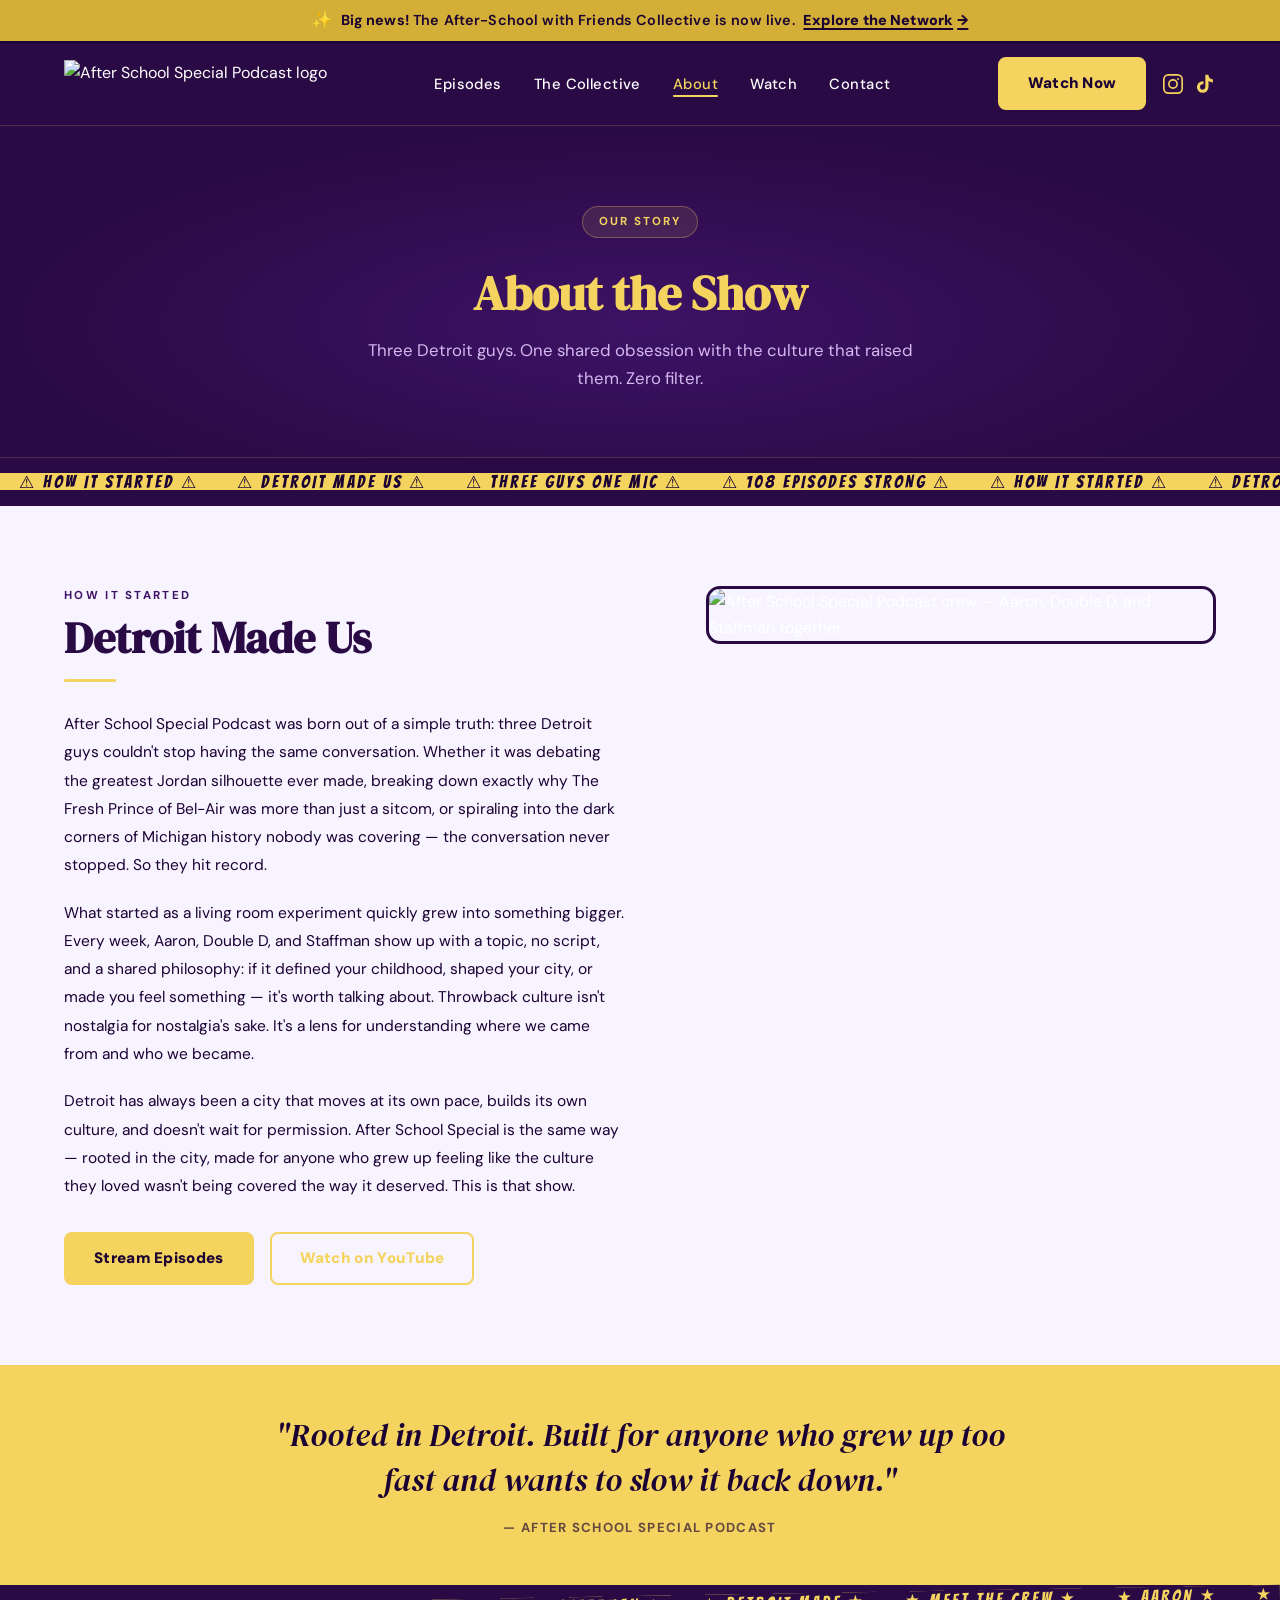
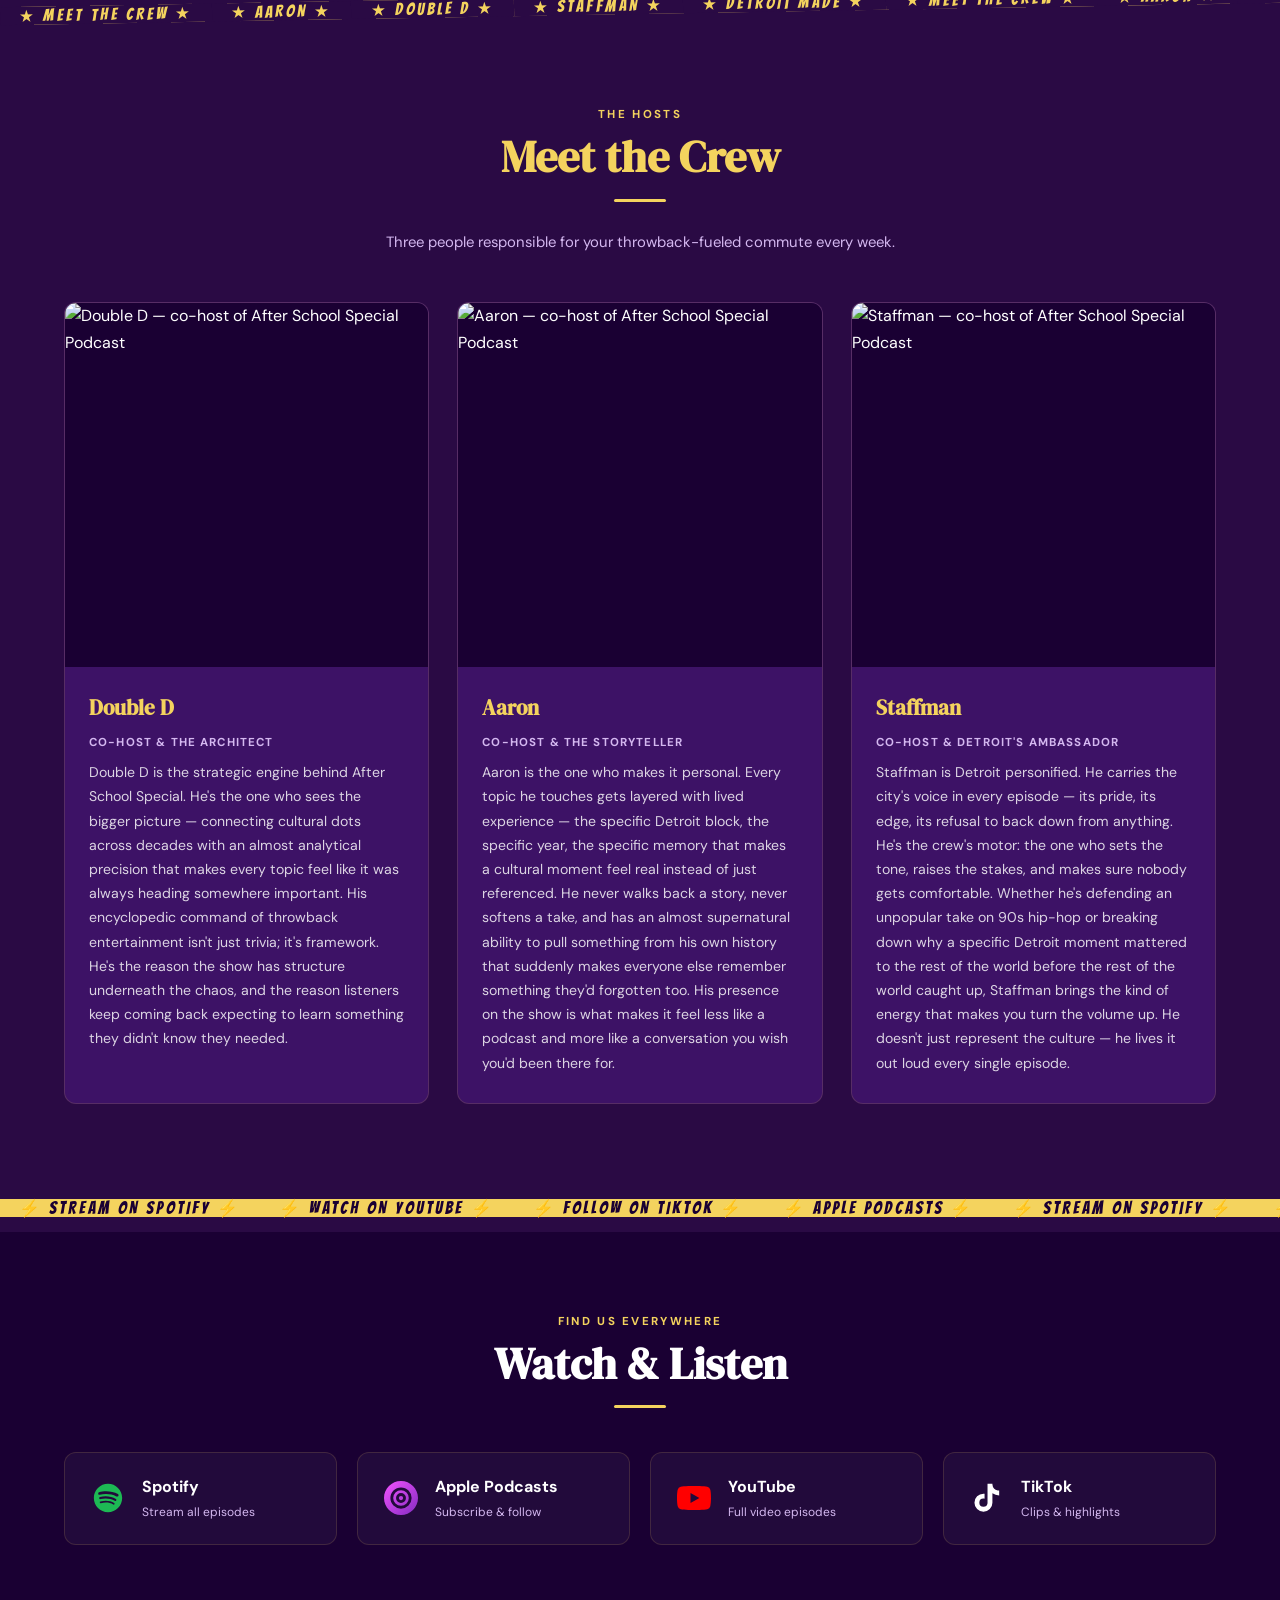
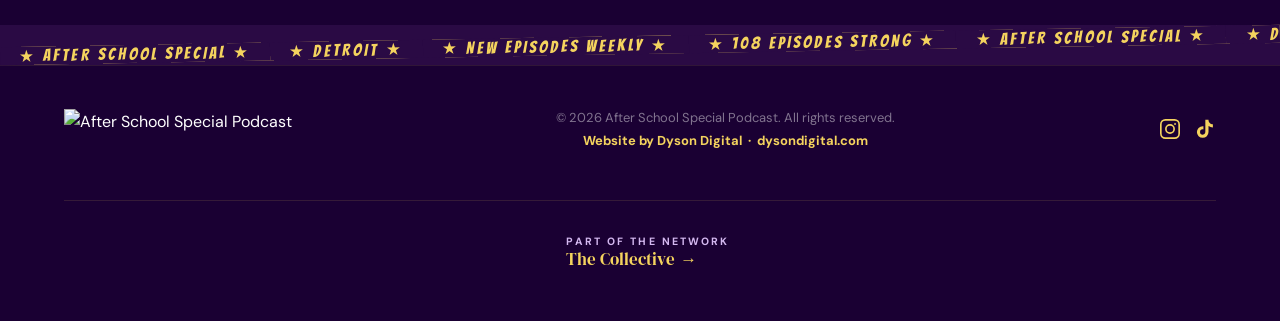
==== about.html @ 19de9408 "Add files via upload" ====
<!DOCTYPE html>
<html lang="en">
<head>
  <!-- ── Google Analytics ── -->
  <script async src="https://www.googletagmanager.com/gtag/js?id=G-QT61DBW0RD"></script>
  <script>
    window.dataLayer = window.dataLayer || [];
    function gtag(){dataLayer.push(arguments);}
    gtag('js', new Date());
    gtag('config', 'G-QT61DBW0RD');
  </script>
<script type="text/javascript">
    (function(c,l,a,r,i,t,y){
        c[a]=c[a]||function(){(c[a].q=c[a].q||[]).push(arguments)};
        t=l.createElement(r);t.async=1;t.src="https://www.clarity.ms/tag/"+i;
        y=l.getElementsByTagName(r)[0];y.parentNode.insertBefore(t,y);
    })(window, document, "clarity", "script", "wgfy24dxlt");
</script>
  <!-- ── Core Meta ── -->
  <meta charset="UTF-8">
  <meta name="viewport" content="width=device-width, initial-scale=1.0">
  <title>About | After School Special Podcast</title>
  <meta name="description" content="Meet the creators behind After School Special. Three Detroit locals dedicated to preserving 90s and 2000s culture through deep-dive conversations — Aaron, Double D, and Staffman.">
  <link rel="canonical" href="https://afterschoolspecialpodcast.com/about.html">

  <!-- ── Open Graph ── -->
  <meta property="og:title" content="About | After School Special Podcast">
  <meta property="og:description" content="Meet the crew behind After School Special Podcast — Aaron, Double D, and Staffman. Detroit's premier throwback culture podcast.">
  <meta property="og:image" content="https://afterschoolspecialpodcast.com/images/og-preview.jpg">
  <meta property="og:url" content="https://afterschoolspecialpodcast.com/about.html">
  <meta property="og:type" content="website">

  <!-- ── Twitter Card ── -->
  <meta name="twitter:card" content="summary_large_image">
  <meta name="twitter:title" content="About | After School Special Podcast">
  <meta name="twitter:description" content="Meet the crew behind After School Special Podcast — Aaron, Double D, and Staffman. Detroit's premier throwback culture podcast.">
  <meta name="twitter:image" content="https://afterschoolspecialpodcast.com/images/og-preview.jpg">

  <!-- ── Favicon ── -->
  <link rel="icon" type="image/png" href="favicon.png">
  <link rel="apple-touch-icon" href="favicon.png">

  <!-- ── Theme Color (FIXED — was broken/unclosed in original) ── -->
  <meta name="theme-color" content="#2a0a44">

  <!-- ── Stylesheet ── -->
  <link rel="stylesheet" href="style.css">

  <!-- ── Schema: PodcastSeries ── -->
  <script type="application/ld+json">
  {
    "@context": "https://schema.org",
    "@type": "PodcastSeries",
    "name": "After School Special Podcast",
    "description": "Detroit's premier throwback culture podcast hosted by Aaron, Double D, and Staffman.",
    "url": "https://afterschoolspecialpodcast.com",
    "image": "https://afterschoolspecialpodcast.com/images/og-preview.jpg",
    "author": [
      { "@type": "Person", "name": "Aaron" },
      { "@type": "Person", "name": "Double D" },
      { "@type": "Person", "name": "Staffman" }
    ]
  }
  </script>
</head>
<body>

  <!-- ══ ANNOUNCEMENT BAR ══ -->
  <div class="announcement-bar" role="region" aria-label="Site announcement">
    <div class="announcement-bar-inner">
      <span class="announcement-bar-icon" aria-hidden="true">✨</span>
      <span class="announcement-bar-text"><strong>Big news!</strong> The After-School with Friends Collective is now live.</span>
      <a href="collective.html" class="announcement-bar-link">Explore the Network <span class="ab-arrow" aria-hidden="true">→</span></a>
    </div>
  </div>

  <!-- ══ NAVBAR ══ -->
  <header id="navbar" role="banner">
    <div class="container nav-inner">
      <a href="index.html" class="nav-logo" aria-label="After School Special Podcast — home">
        <img src="images/afterschoolspecialpodcastlogo.png" alt="After School Special Podcast logo" height="48" loading="lazy">
      </a>
      <nav aria-label="Main navigation">
        <ul class="nav-links">
          <li><a href="episodes.html">Episodes</a></li>
          <li><a href="collective.html">The Collective</a></li>
          <li><a href="about.html" class="active">About</a></li>
          <li><a href="watch.html">Watch</a></li>
          <li><a href="contact.html">Contact</a></li>
        </ul>
      </nav>
      <div class="nav-right">
        <a href="watch.html" class="btn-primary">Watch Now</a>
        <div class="nav-icons" aria-label="Social media">
          <a href="https://www.instagram.com/afterschoolspecialpodcast/" target="_blank" rel="noopener noreferrer" aria-label="Instagram">
            <svg viewBox="0 0 24 24" fill="none" stroke="currentColor" stroke-width="1.8" stroke-linecap="round" stroke-linejoin="round" aria-hidden="true">
              <rect x="2" y="2" width="20" height="20" rx="5" ry="5"/>
              <circle cx="12" cy="12" r="4.5"/>
              <circle cx="17.5" cy="6.5" r="1" fill="currentColor" stroke="none"/>
            </svg>
          </a>
          <a href="https://www.tiktok.com/@afterschoolspecial3?_r=1&_t=ZP-95Q65GnrFPi" target="_blank" rel="noopener noreferrer" aria-label="TikTok">
            <svg viewBox="0 0 24 24" fill="currentColor" aria-hidden="true">
              <path d="M19.59 6.69a4.83 4.83 0 0 1-3.77-4.25V2h-3.45v13.67a2.89 2.89 0 0 1-2.88 2.5 2.89 2.89 0 0 1-2.89-2.89 2.89 2.89 0 0 1 2.89-2.89c.28 0 .54.04.79.1V9.01a6.33 6.33 0 0 0-.79-.05 6.34 6.34 0 0 0-6.34 6.34 6.34 6.34 0 0 0 6.34 6.34 6.34 6.34 0 0 0 6.33-6.34V8.72a8.2 8.2 0 0 0 4.78 1.52V6.79a4.85 4.85 0 0 1-1.01-.1z"/>
            </svg>
          </a>
        </div>
        <button class="hamburger" id="hamburgerBtn" type="button" aria-label="Open menu" aria-expanded="false" aria-controls="mobileMenu">
          <svg viewBox="0 0 24 24" fill="none" stroke="currentColor" stroke-width="2.5" stroke-linecap="round" aria-hidden="true">
            <line x1="3" y1="6" x2="21" y2="6"/>
            <line x1="3" y1="12" x2="21" y2="12"/>
            <line x1="3" y1="18" x2="21" y2="18"/>
          </svg>
        </button>
      </div>
    </div>
  </header>

  <!-- Mobile Menu -->
  <nav id="mobileMenu" class="mobile-menu" aria-label="Mobile navigation" aria-hidden="true">
    <button class="mobile-close" id="mobileClose" aria-label="Close menu">&#x2715;</button>
    <a href="episodes.html" class="mobile-link">Episodes</a>
    <a href="collective.html" class="mobile-link">The Collective</a>
    <a href="about.html" class="mobile-link">About</a>
    <a href="watch.html" class="mobile-link">Watch</a>
    <a href="contact.html" class="mobile-link">Contact</a>
    <a href="watch.html" class="btn-primary mobile-link">Watch Now</a>
  </nav>

  <!-- ══ PAGE HERO ══ -->
  <div class="page-hero">
    <div class="container">
      <span class="eyebrow-pill">Our Story</span>
      <h1 class="section-heading about-page-h1">About the Show</h1>
      <p>Three Detroit guys. One shared obsession with the culture that raised them. Zero filter.</p>
    </div>
  </div>

  <!-- CAUTION TAPE 1 -->
  <div class="caution-tape caution-tape--ybk" role="presentation" aria-hidden="true">
    <div class="caution-tape-inner">
      <span>⚠ HOW IT STARTED ⚠</span><span>⚠ DETROIT MADE US ⚠</span><span>⚠ THREE GUYS ONE MIC ⚠</span><span>⚠ 108 EPISODES STRONG ⚠</span>
      <span>⚠ HOW IT STARTED ⚠</span><span>⚠ DETROIT MADE US ⚠</span><span>⚠ THREE GUYS ONE MIC ⚠</span><span>⚠ 108 EPISODES STRONG ⚠</span>
    </div>
  </div>

  <!-- ══ ORIGIN STORY ══ -->
  <section class="about-story-section" aria-label="Show origin story">
    <div class="container">
      <div class="story-grid">
        <div>
          <span class="section-label">How It Started</span>
          <h2 class="section-heading">Detroit Made Us</h2>
          <div class="divider-accent"></div>
          <p>After School Special Podcast was born out of a simple truth: three Detroit guys couldn't stop having the same conversation. Whether it was debating the greatest Jordan silhouette ever made, breaking down exactly why The Fresh Prince of Bel-Air was more than just a sitcom, or spiraling into the dark corners of Michigan history nobody was covering — the conversation never stopped. So they hit record.</p>
          <p>What started as a living room experiment quickly grew into something bigger. Every week, Aaron, Double D, and Staffman show up with a topic, no script, and a shared philosophy: if it defined your childhood, shaped your city, or made you feel something — it's worth talking about. Throwback culture isn't nostalgia for nostalgia's sake. It's a lens for understanding where we came from and who we became.</p>
          <p>Detroit has always been a city that moves at its own pace, builds its own culture, and doesn't wait for permission. After School Special is the same way — rooted in the city, made for anyone who grew up feeling like the culture they loved wasn't being covered the way it deserved. This is that show.</p>
          <div class="about-story-ctas">
            <a href="episodes.html" class="btn-primary">Stream Episodes</a>
            <a href="watch.html" class="btn-outline">Watch on YouTube</a>
          </div>
        </div>
        <div class="story-image-col">
          <img src="images/meetthecrew.jpeg" alt="After School Special Podcast crew — Aaron, Double D, and Staffman together" loading="lazy">
        </div>
      </div>
    </div>
  </section>

  <!-- MISSION BAR -->
  <div class="mission-bar" aria-label="Mission statement">
    <blockquote>
      "Rooted in Detroit. Built for anyone who grew up too fast and wants to slow it back down."
      <cite>— After School Special Podcast</cite>
    </blockquote>
  </div>

  <!-- CAUTION TAPE 2 -->
  <div class="caution-tape caution-tape--pgold" role="presentation" aria-hidden="true">
    <div class="caution-tape-inner">
      <span>★ MEET THE CREW ★</span><span>★ AARON ★</span><span>★ DOUBLE D ★</span><span>★ STAFFMAN ★</span><span>★ DETROIT MADE ★</span>
      <span>★ MEET THE CREW ★</span><span>★ AARON ★</span><span>★ DOUBLE D ★</span><span>★ STAFFMAN ★</span><span>★ DETROIT MADE ★</span>
    </div>
  </div>

  <!-- ══ HOST CARDS — responsive auto-fit grid ══ -->
  <section class="hosts-section" aria-label="Meet the hosts">
    <div class="container">
      <span class="section-label">The Hosts</span>
      <h2 class="section-heading">Meet the Crew</h2>
      <div class="divider-accent hosts-divider"></div>
      <p class="hosts-intro">
        Three people responsible for your throwback-fueled commute every week.
      </p>

      <div class="host-cards-grid">

        <!-- DOUBLE D — The Architect -->
        <div class="host-card-full">
          <img
            src="images/host-double-d.png"
            alt="Double D — co-host of After School Special Podcast"
            loading="lazy"
            class="host-card-photo"
          >
          <div class="host-card-body">
            <h3 class="host-card-name">Double D</h3>
            <p class="host-card-role">Co-Host &amp; The Architect</p>
            <p class="host-card-bio">Double D is the strategic engine behind After School Special. He's the one who sees the bigger picture — connecting cultural dots across decades with an almost analytical precision that makes every topic feel like it was always heading somewhere important. His encyclopedic command of throwback entertainment isn't just trivia; it's framework. He's the reason the show has structure underneath the chaos, and the reason listeners keep coming back expecting to learn something they didn't know they needed.</p>
          </div>
        </div>

        <!-- AARON — The Storyteller -->
        <div class="host-card-full">
          <img
            src="images/host-aaron.png"
            alt="Aaron — co-host of After School Special Podcast"
            loading="lazy"
            class="host-card-photo"
          >
          <div class="host-card-body">
            <h3 class="host-card-name">Aaron</h3>
            <p class="host-card-role">Co-Host &amp; The Storyteller</p>
            <p class="host-card-bio">Aaron is the one who makes it personal. Every topic he touches gets layered with lived experience — the specific Detroit block, the specific year, the specific memory that makes a cultural moment feel real instead of just referenced. He never walks back a story, never softens a take, and has an almost supernatural ability to pull something from his own history that suddenly makes everyone else remember something they'd forgotten too. His presence on the show is what makes it feel less like a podcast and more like a conversation you wish you'd been there for.</p>
          </div>
        </div>

        <!-- STAFFMAN — Detroit's Ambassador -->
        <div class="host-card-full">
          <img
            src="images/host-staffman.png"
            alt="Staffman — co-host of After School Special Podcast"
            loading="lazy"
            class="host-card-photo"
          >
          <div class="host-card-body">
            <h3 class="host-card-name">Staffman</h3>
            <p class="host-card-role">Co-Host &amp; Detroit's Ambassador</p>
            <p class="host-card-bio">Staffman is Detroit personified. He carries the city's voice in every episode — its pride, its edge, its refusal to back down from anything. He's the crew's motor: the one who sets the tone, raises the stakes, and makes sure nobody gets comfortable. Whether he's defending an unpopular take on 90s hip-hop or breaking down why a specific Detroit moment mattered to the rest of the world before the rest of the world caught up, Staffman brings the kind of energy that makes you turn the volume up. He doesn't just represent the culture — he lives it out loud every single episode.</p>
          </div>
        </div>

      </div>
    </div>
  </section>

  <!-- CAUTION TAPE 3 -->
  <div class="caution-tape caution-tape--ybk" role="presentation" aria-hidden="true">
    <div class="caution-tape-inner">
      <span>⚡ STREAM ON SPOTIFY ⚡</span><span>⚡ WATCH ON YOUTUBE ⚡</span><span>⚡ FOLLOW ON TIKTOK ⚡</span><span>⚡ APPLE PODCASTS ⚡</span>
      <span>⚡ STREAM ON SPOTIFY ⚡</span><span>⚡ WATCH ON YOUTUBE ⚡</span><span>⚡ FOLLOW ON TIKTOK ⚡</span><span>⚡ APPLE PODCASTS ⚡</span>
    </div>
  </div>

  <!-- ══ PLATFORM STRIP ══ -->
  <section id="home-listen" aria-label="Listen and watch on all platforms">
    <div class="container">
      <div class="text-center">
        <span class="section-label">Find Us Everywhere</span>
        <h2 class="section-heading">Watch &amp; Listen</h2>
        <div class="divider-accent platforms-divider"></div>
      </div>
      <div class="platforms-grid">
        <a href="https://open.spotify.com/show/4eDsdJVZuryyBdSL1KuzRB?si=TBrPaqwSQeCFxHXnWOUmeQ" target="_blank" rel="noopener noreferrer" class="platform-card" aria-label="Listen on Spotify">
          <svg width="34" height="34" viewBox="0 0 24 24" fill="#1DB954" aria-hidden="true">
            <path d="M12 2C6.477 2 2 6.477 2 12s4.477 10 10 10 10-4.477 10-10S17.523 2 12 2zm4.586 14.424a.622.622 0 0 1-.857.207c-2.348-1.435-5.304-1.76-8.785-.964a.623.623 0 0 1-.277-1.215c3.809-.87 7.076-.496 9.713 1.115.294.18.387.563.206.857zm1.223-2.722a.78.78 0 0 1-1.072.257c-2.687-1.652-6.785-2.13-9.965-1.166a.78.78 0 0 1-.973-.519.78.78 0 0 1 .52-.972c3.632-1.102 8.147-.568 11.233 1.329a.78.78 0 0 1 .257 1.071zm.105-2.835C14.692 8.95 9.375 8.775 6.297 9.71a.937.937 0 1 1-.543-1.793c3.563-1.08 9.492-.871 13.234 1.297a.937.937 0 0 1-.074 1.653z"/>
          </svg>
          <div><strong>Spotify</strong><span class="platform-sub">Stream all episodes</span></div>
        </a>
        <a href="https://podcasts.apple.com/us/podcast/after-school-special-podcast/id1562094626" target="_blank" rel="noopener noreferrer" class="platform-card" aria-label="Listen on Apple Podcasts">
          <svg width="34" height="34" viewBox="0 0 24 24" aria-hidden="true">
            <defs><linearGradient id="apG_about" x1="0" y1="0" x2="1" y2="1"><stop offset="0%" stop-color="#F452FF"/><stop offset="100%" stop-color="#832BC1"/></linearGradient></defs>
            <path fill="url(#apG_about)" d="M12 0C5.373 0 0 5.373 0 12s5.373 12 12 12 12-5.373 12-12S18.627 0 12 0zm0 4.5a7.5 7.5 0 1 1 0 15 7.5 7.5 0 0 1 0-15zm0 2a5.5 5.5 0 1 0 0 11 5.5 5.5 0 0 0 0-11zm0 2a3.5 3.5 0 1 1 0 7 3.5 3.5 0 0 1 0-7zm0 2a1.5 1.5 0 1 0 0 3 1.5 1.5 0 0 0 0-3z"/>
          </svg>
          <div><strong>Apple Podcasts</strong><span class="platform-sub">Subscribe &amp; follow</span></div>
        </a>
        <a href="watch.html" class="platform-card" aria-label="Watch on YouTube">
          <svg width="34" height="34" viewBox="0 0 24 24" fill="#FF0000" aria-hidden="true">
            <path d="M23.498 6.186a3.016 3.016 0 0 0-2.122-2.136C19.505 3.545 12 3.545 12 3.545s-7.505 0-9.377.505A3.017 3.017 0 0 0 .502 6.186C0 8.07 0 12 0 12s0 3.93.502 5.814a3.016 3.016 0 0 0 2.122 2.136c1.871.505 9.376.505 9.376.505s7.505 0 9.377-.505a3.015 3.015 0 0 0 2.122-2.136C24 15.93 24 12 24 12s0-3.93-.502-5.814zM9.545 15.568V8.432L15.818 12l-6.273 3.568z"/>
          </svg>
          <div><strong>YouTube</strong><span class="platform-sub">Full video episodes</span></div>
        </a>
        <a href="https://www.tiktok.com/@afterschoolspecial3?_r=1&_t=ZP-95Q65GnrFPi" target="_blank" rel="noopener noreferrer" class="platform-card" aria-label="Follow on TikTok">
          <svg width="34" height="34" viewBox="0 0 24 24" fill="#ffffff" aria-hidden="true">
            <path d="M19.59 6.69a4.83 4.83 0 0 1-3.77-4.25V2h-3.45v13.67a2.89 2.89 0 0 1-2.88 2.5 2.89 2.89 0 0 1-2.89-2.89 2.89 2.89 0 0 1 2.89-2.89c.28 0 .54.04.79.1V9.01a6.33 6.33 0 0 0-.79-.05 6.34 6.34 0 0 0-6.34 6.34 6.34 6.34 0 0 0 6.34 6.34 6.34 6.34 0 0 0 6.33-6.34V8.72a8.2 8.2 0 0 0 4.78 1.52V6.79a4.85 4.85 0 0 1-1.01-.1z"/>
          </svg>
          <div><strong>TikTok</strong><span class="platform-sub">Clips &amp; highlights</span></div>
        </a>
      </div>
    </div>
  </section>

  <!-- CAUTION TAPE — Footer -->
  <div class="caution-tape caution-tape--pgold" role="presentation" aria-hidden="true">
    <div class="caution-tape-inner">
      <span>★ AFTER SCHOOL SPECIAL ★</span><span>★ DETROIT ★</span><span>★ NEW EPISODES WEEKLY ★</span><span>★ 108 EPISODES STRONG ★</span>
      <span>★ AFTER SCHOOL SPECIAL ★</span><span>★ DETROIT ★</span><span>★ NEW EPISODES WEEKLY ★</span><span>★ 108 EPISODES STRONG ★</span>
    </div>
  </div>

  <!-- ══ FOOTER ══ -->
  <footer role="contentinfo">
    <div class="container footer-inner">
      <a href="index.html" class="footer-logo" aria-label="After School Special Podcast home">
        <img src="images/afterschoolspecialpodcastlogo.png" alt="After School Special Podcast" height="40" loading="lazy">
      </a>
      <div class="footer-center">
        <p>&copy; 2026 After School Special Podcast. All rights reserved.</p>
        <p class="footer-credit">Website by <a href="https://dysondigital.com" target="_blank" rel="noopener noreferrer">Dyson Digital</a> &nbsp;&middot;&nbsp; dysondigital.com</p>
      </div>
      <div class="footer-right">
        <a href="https://www.instagram.com/afterschoolspecialpodcast/" target="_blank" rel="noopener noreferrer" aria-label="Instagram">
          <svg viewBox="0 0 24 24" fill="none" stroke="currentColor" stroke-width="1.8" stroke-linecap="round" stroke-linejoin="round" aria-hidden="true">
            <rect x="2" y="2" width="20" height="20" rx="5" ry="5"/>
            <circle cx="12" cy="12" r="4.5"/>
            <circle cx="17.5" cy="6.5" r="1" fill="currentColor" stroke="none"/>
          </svg>
        </a>
        <a href="https://www.tiktok.com/@afterschoolspecial3?_r=1&_t=ZP-95Q65GnrFPi" target="_blank" rel="noopener noreferrer" aria-label="TikTok">
          <svg viewBox="0 0 24 24" fill="currentColor" aria-hidden="true">
            <path d="M19.59 6.69a4.83 4.83 0 0 1-3.77-4.25V2h-3.45v13.67a2.89 2.89 0 0 1-2.88 2.5 2.89 2.89 0 0 1-2.89-2.89 2.89 2.89 0 0 1 2.89-2.89c.28 0 .54.04.79.1V9.01a6.33 6.33 0 0 0-.79-.05 6.34 6.34 0 0 0-6.34 6.34 6.34 6.34 0 0 0 6.34 6.34 6.34 6.34 0 0 0 6.33-6.34V8.72a8.2 8.2 0 0 0 4.78 1.52V6.79a4.85 4.85 0 0 1-1.01-.1z"/>
          </svg>
        </a>
      </div>
          <div class="footer-collective">
        <a href="collective.html" aria-label="The Collective">
          <img src="images/collective-stamp.png" alt="" class="footer-collective-stamp" loading="lazy">
        </a>
        <div class="footer-collective-text">
          <span class="footer-collective-eyebrow">Part of the Network</span>
          <a href="collective.html" class="footer-collective-link">The Collective <span class="fc-arrow" aria-hidden="true">→</span></a>
        </div>
      </div>
</div>
  </footer>

  <script>
    (function () {
      'use strict';
      var hamburgerBtn = document.getElementById('hamburgerBtn');
      var mobileMenu   = document.getElementById('mobileMenu');
      var mobileClose  = document.getElementById('mobileClose');
      var navbar       = document.getElementById('navbar');
      if (!hamburgerBtn || !mobileMenu) return;

      function isOpen() { return mobileMenu.classList.contains('open'); }

      // Per spec: keep mobileMenu.open and body.menu-open ALWAYS in sync.
      // We pass an explicit boolean to both classList.toggle() calls so the
      // two states cannot drift (vs. relying on classList.contains()
      // observed at slightly different times).
      function setMenuOpen(shouldBeOpen) {
        var isOpen = mobileMenu.classList.toggle('open', shouldBeOpen);
        document.body.classList.toggle('menu-open', isOpen);
        mobileMenu.setAttribute('aria-hidden', isOpen ? 'false' : 'true');
        hamburgerBtn.setAttribute('aria-expanded', isOpen ? 'true' : 'false');
        hamburgerBtn.setAttribute('aria-label', isOpen ? 'Close menu' : 'Open menu');
        // Lift the navbar above the menu overlay (z-index 1200) so the
        // hamburger stays tappable to toggle the menu closed.
        if (navbar) navbar.style.zIndex = isOpen ? '1300' : '';
        // Per spec: scroll-lock is now class-based (body.menu-open in CSS).
        // We no longer set inline body.style.overflow.
      }

      function openMenu()  { setMenuOpen(true); }
      function closeMenu() { setMenuOpen(false); }

      function toggleMenu(e) {
        if (e) { e.preventDefault(); e.stopPropagation(); }
        setMenuOpen(!isOpen());
      }

      // Hamburger TOGGLES open/close
      hamburgerBtn.addEventListener('click', toggleMenu);

      // Close button always closes; stopPropagation prevents stray re-triggers
      if (mobileClose) {
        mobileClose.addEventListener('click', function (e) {
          e.preventDefault();
          e.stopPropagation();
          closeMenu();
        });
      }

      // Direct binding on every link in the menu (most reliable)
      var menuLinks = mobileMenu.querySelectorAll('a');
      for (var i = 0; i < menuLinks.length; i++) {
        menuLinks[i].addEventListener('click', closeMenu);
      }

      // Belt-and-braces delegate: catches any anchor inside menu
      mobileMenu.addEventListener('click', function (e) {
        var t = e.target;
        if (!t) return;
        var anchor = t.closest && t.closest('a');
        if (anchor && mobileMenu.contains(anchor)) closeMenu();
      });

      // ESC key closes
      document.addEventListener('keydown', function (e) {
        if ((e.key === 'Escape' || e.key === 'Esc') && isOpen()) closeMenu();
      });

      // In-page anchor navigation should not leave menu stuck open
      window.addEventListener('hashchange', closeMenu);

      // Resizing past mobile breakpoint clears stuck state
      window.addEventListener('resize', function () {
        if (window.innerWidth > 767 && isOpen()) closeMenu();
      });

      // bfcache (back/forward cache) restore: always reset to closed
      window.addEventListener('pageshow', closeMenu);
    })();
  </script>
</body>
</html>
---- style.css ----
/* ============================================================
   AFTER SCHOOL SPECIAL PODCAST — style.css v6.1
   Fully Responsive: Mobile · Tablet · Desktop · Ultra-Wide
   90s Sticker / Nickelodeon Aesthetic
   FIXES: Logo centering all devices · VHS/Pizza/Hat stickers
          visible mobile+tablet · About page meta fix ·
          Duplicate rule cleanup
   ============================================================ */

/* ── Google Fonts ── */
@import url('https://fonts.googleapis.com/css2?family=DM+Serif+Display:ital@0;1&family=DM+Sans:ital,opsz,wght@0,9..40,300;0,9..40,400;0,9..40,500;0,9..40,600;0,9..40,700;0,9..40,900;1,9..40,400&family=Bangers&family=Permanent+Marker&display=swap');

/* ── CSS Variables ── */
:root {
  --bg-dark:        #2a0a44;
  --bg-card:        #3d1266;
  --bg-deeper:      #1a0033;
  --bg-light:       #f8f4ff;
  --accent:         #f4d35e;
  --accent-hover:   #e0c040;
  --text-white:     #ffffff;
  --text-muted:     #d4b8f0;
  --text-dark:      #1a0033;
  --border-gold:    rgba(244,211,94,0.18);
  --border-card:    rgba(244,211,94,0.14);
  --font-display:   'DM Serif Display', Georgia, serif;
  --font-body:      'DM Sans', system-ui, sans-serif;
  --font-stamp:     'Bangers', cursive;
  /* Layout — fluid 90%, max 1200px, always centered */
  --container-w:    1200px;
  --section-pad:    5rem;
  --radius:         12px;
  --transition:     0.22s ease;
  /* Sticker colors */
  --sticker-yellow: #f4d35e;
  --sticker-orange: #ff6b35;
  --sticker-pink:   #ff4da6;
  --sticker-green:  #39d353;
  --sticker-blue:   #4dc3ff;
}

/* ── Reset ── */
*,*::before,*::after { box-sizing:border-box; margin:0; padding:0; }
html { scroll-behavior:smooth; }
body {
  font-family: var(--font-body);
  background: var(--bg-dark);
  color: var(--text-white);
  line-height: 1.65;
  overflow-x: hidden;
}
img  { display:block; max-width:100%; }
a    { color:inherit; text-decoration:none; }
ul   { list-style:none; }
iframe { display:block; border:none; }

/* ======================================================
   ░░ FLUID CONTAINER SYSTEM
   All main blocks: 90% wide, max 1200px, margin 0 auto
   ====================================================== */
.container {
  width: 90%;
  max-width: var(--container-w);
  margin: 0 auto;
}
.container--narrow {
  width: 90%;
  max-width: 760px;
  margin: 0 auto;
}

/* ======================================================
   ░░ SPOTIFY PLAYER WRAPPER
   Fixed 232px height so Save/Share buttons are never cut off.
   ====================================================== */
.spotify-player-wrap {
  width: 100%;
  border-radius: var(--radius);
  overflow: hidden;
}
.spotify-player-wrap iframe {
  width: 100%;
  height: 232px;
  border: none;
  display: block;
}
.spotify-player-wrap--styled {
  border: 2px solid var(--border-gold);
  box-shadow: 0 0 40px rgba(244,211,94,0.08), 0 16px 48px rgba(0,0,0,0.55);
}

/* ======================================================
   ░░ RESPONSIVE IFRAME — YouTube 16:9
   ====================================================== */
.iframe-wrap {
  position: relative;
  width: 100%;
  aspect-ratio: 16 / 9;
  overflow: hidden;
  border-radius: var(--radius);
}
.iframe-wrap iframe {
  position: absolute;
  inset: 0;
  width: 100%;
  height: 100%;
  border: none;
}
.embed-frame {
  border: 2px solid var(--border-gold);
  border-radius: var(--radius);
  overflow: hidden;
  box-shadow: 0 0 48px rgba(244,211,94,0.07), 0 24px 64px rgba(0,0,0,0.6);
}
.embed-frame--red {
  border-color: rgba(255,0,0,0.3);
  box-shadow: 0 0 48px rgba(255,0,0,0.08), 0 24px 64px rgba(0,0,0,0.6);
}

/* ======================================================
   ░░ WELCOME VIDEO — 900px max desktop, 100% mobile
   ====================================================== */
.welcome-video-wrap {
  width: 100%;
  max-width: 900px;
  margin: 0 auto;
}

/* ======================================================
   ░░ EPISODE SPOTLIGHT
   ====================================================== */
.ep-spotlight-inner {
  display: grid;
  grid-template-columns: 1fr 1.1fr;
  gap: 3.5rem;
  align-items: center;
  max-width: var(--container-w);
  margin: 0 auto;
}
.ep-spotlight-player { width: 100%; }
.ep-spotlight-player .spotify-player-wrap {
  border: 2px solid var(--border-gold);
  border-radius: var(--radius);
  box-shadow: 0 0 40px rgba(244,211,94,0.08), 0 16px 48px rgba(0,0,0,0.55);
}
@media (max-width: 860px) {
  .ep-spotlight-inner { grid-template-columns: 1fr; gap: 2.5rem; }
}

/* ======================================================
   ░░ ARCHIVE GRID
   ====================================================== */
.archive-grid {
  display: grid;
  grid-template-columns: repeat(auto-fit, minmax(300px, 1fr));
  gap: 1.5rem;
  margin-top: 3rem;
}
.archive-panel {
  background: var(--bg-card);
  border: 1px solid var(--border-card);
  border-radius: var(--radius);
  overflow: hidden;
  display: flex;
  flex-direction: column;
  transition: transform var(--transition), box-shadow var(--transition);
}
.archive-panel:hover { transform: translateY(-4px); box-shadow: 0 16px 40px rgba(0,0,0,0.45); }
.archive-panel-header {
  padding: 1.25rem 1.5rem 0;
  display: flex; align-items: center; gap: 0.75rem; flex-wrap: wrap;
}
.archive-ep-badge {
  display: inline-block;
  background: rgba(244,211,94,0.12);
  border: 1px solid rgba(244,211,94,0.28);
  color: var(--accent);
  font-family: var(--font-stamp);
  font-size: 0.82rem; letter-spacing: 0.08em;
  padding: 0.22rem 0.8rem; border-radius: 50px;
}
.archive-ep-title {
  font-family: var(--font-display);
  font-size: 0.98rem; color: var(--accent);
  line-height: 1.3; padding: 0.6rem 1.5rem 0.5rem;
}
.archive-ep-desc {
  font-size: 0.82rem; color: var(--text-muted);
  padding: 0 1.5rem 1rem; line-height: 1.6; flex: 1;
}
.archive-panel .spotify-player-wrap { margin-top: auto; border-radius: 0; }
.archive-panel .spotify-player-wrap iframe { border-radius: 0; }

/* ======================================================
   ░░ BUTTONS
   ====================================================== */
.btn-primary {
  display: inline-flex; align-items: center; gap: 0.45rem;
  background: var(--accent); color: var(--text-dark);
  border-radius: 8px; font-weight: 900; font-family: var(--font-body);
  font-size: 0.95rem; padding: 0.75rem 1.75rem; letter-spacing: 0.02em;
  border: 2px solid var(--accent); cursor: pointer; white-space: nowrap;
  text-decoration: none;
  transition: background var(--transition), border-color var(--transition), transform var(--transition);
}
.btn-primary:hover { background:var(--accent-hover); border-color:var(--accent-hover); transform:translateY(-2px); }

.btn-outline {
  display: inline-flex; align-items: center; gap: 0.45rem;
  background: transparent; color: var(--accent);
  border-radius: 8px; font-weight: 900; font-family: var(--font-body);
  font-size: 0.95rem; padding: 0.75rem 1.75rem; letter-spacing: 0.02em;
  border: 2px solid var(--accent); cursor: pointer; white-space: nowrap;
  text-decoration: none;
  transition: background var(--transition), color var(--transition), transform var(--transition);
}
.btn-outline:hover { background:var(--accent); color:var(--text-dark); transform:translateY(-2px); }

.btn-red {
  display: inline-flex; align-items: center; gap: 0.45rem;
  background: #ff0000; color: #fff;
  border-radius: 8px; font-weight: 900; font-family: var(--font-body);
  font-size: 0.95rem; padding: 0.75rem 1.75rem; letter-spacing: 0.02em;
  border: 2px solid #ff0000; cursor: pointer; white-space: nowrap;
  text-decoration: none;
  transition: background var(--transition), transform var(--transition);
}
.btn-red:hover { background:#cc0000; border-color:#cc0000; transform:translateY(-2px); }

/* ── Section helpers ── */
section { padding: var(--section-pad) 0; }
.section-label {
  display: block; font-size: 0.72rem; font-weight: 700;
  letter-spacing: 0.2em; text-transform: uppercase;
  color: var(--accent); margin-bottom: 0.5rem;
}
.section-heading {
  font-family: var(--font-display);
  font-size: clamp(1.9rem, 3.5vw, 2.75rem);
  line-height: 1.15; margin-bottom: 1rem;
}
.divider-accent {
  width: 52px; height: 3px;
  background: var(--accent); border-radius: 2px;
  margin-bottom: 1.75rem;
}
.text-center { text-align: center; }
.eyebrow-pill {
  display: inline-block;
  background: rgba(244,211,94,0.1); border: 1px solid rgba(244,211,94,0.3);
  color: var(--accent); font-size: 0.72rem; font-weight: 700;
  letter-spacing: 0.18em; text-transform: uppercase;
  padding: 0.35rem 1rem; border-radius: 50px; margin-bottom: 1.25rem;
}

/* ======================================================
   ░░ CAUTION TAPE DIVIDER
   ====================================================== */
.caution-tape {
  width: 100%; overflow: hidden; line-height: 0;
  position: relative; z-index: 10; height: 48px;
  display: flex; align-items: center;
}
.caution-tape-inner {
  display: flex; width: 200%;
  animation: caution-scroll 18s linear infinite;
}
@keyframes caution-scroll {
  0%   { transform: translateX(0); }
  100% { transform: translateX(-50%); }
}
.caution-tape-inner span {
  display: inline-block; font-family: var(--font-stamp);
  font-size: 1.05rem; letter-spacing: 0.18em;
  padding: 0.55rem 1.2rem; white-space: nowrap; flex-shrink: 0;
}
/* Yellow / Black */
.caution-tape--ybk .caution-tape-inner {
  background: repeating-linear-gradient(-55deg,
    #f4d35e 0px, #f4d35e 28px, #1a0033 28px, #1a0033 56px);
}
.caution-tape--ybk .caution-tape-inner span { color:#1a0033; background:#f4d35e; }
/* Purple / Gold */
.caution-tape--pgold { transform: rotate(-1deg); margin: -4px 0; }
.caution-tape--pgold .caution-tape-inner {
  background: repeating-linear-gradient(55deg,
    #2a0a44 0px, #2a0a44 28px, #f4d35e 28px, #f4d35e 56px);
  animation-direction: reverse; animation-duration: 22s;
}
.caution-tape--pgold .caution-tape-inner span { color:#f4d35e; background:#2a0a44; }

/* ======================================================
   ░░ STICKER SYSTEM
   ====================================================== */
.sticker {
  position: absolute; pointer-events: none; z-index: 5;
  display: flex; align-items: center; justify-content: center;
  font-family: var(--font-stamp); font-weight: 400;
  letter-spacing: 0.05em; text-align: center; user-select: none;
  filter: drop-shadow(2px 4px 6px rgba(0,0,0,0.5));
}
@keyframes sticker-float-a {
  0%,100% { transform: rotate(-8deg) translateY(0px) scale(1); }
  50%      { transform: rotate(-6deg) translateY(-8px) scale(1.03); }
}
@keyframes sticker-float-b {
  0%,100% { transform: rotate(6deg) translateY(0px) scale(1); }
  50%      { transform: rotate(8deg) translateY(-6px) scale(1.02); }
}
@keyframes sticker-float-c {
  0%,100% { transform: rotate(12deg) translateY(0px) scale(1); }
  50%      { transform: rotate(10deg) translateY(-10px) scale(1.04); }
}
@keyframes sticker-float-d {
  0%,100% { transform: rotate(-14deg) translateY(0px) scale(1); }
  50%      { transform: rotate(-12deg) translateY(-7px) scale(1.02); }
}
@keyframes sticker-pulse {
  0%,100% { transform: scale(1) rotate(-5deg); }
  50%      { transform: scale(1.08) rotate(-3deg); }
}
.sticker-circle {
  border-radius: 50%; display: flex; flex-direction: column;
  align-items: center; justify-content: center;
  font-family: var(--font-stamp); font-size: 0.7rem; line-height: 1.2;
  border: 3px solid rgba(0,0,0,0.15);
}
.sticker-circle--yellow { background: var(--sticker-yellow); color: #1a0033; }
.sticker-circle--pink   { background: var(--sticker-pink);   color: #ffffff; }
.sticker-circle--green  { background: var(--sticker-green);  color: #1a0033; }
.sticker-circle--blue   { background: var(--sticker-blue);   color: #1a0033; }
.sticker-circle--orange { background: var(--sticker-orange); color: #ffffff; }
.sticker-badge {
  padding: 0.5rem 1rem; border-radius: 6px;
  font-family: var(--font-stamp); font-size: 0.8rem;
  letter-spacing: 0.06em; border: 3px solid rgba(0,0,0,0.2);
  animation: sticker-pulse 3s ease-in-out infinite;
}
.sticker-badge--yellow { background: var(--sticker-yellow); color: #1a0033; }
.sticker-badge--pink   { background: var(--sticker-pink);   color: #ffffff; }
.sticker-badge--orange { background: var(--sticker-orange); color: #ffffff; }

/* ======================================================
   ░░ NAVBAR
   ====================================================== */
#navbar {
  position: sticky; top: 0; z-index: 1000;
  background: var(--bg-dark);
  border-bottom: 1px solid var(--border-gold);
  padding: 0.9rem 0;
}
.nav-inner {
  display: flex; align-items: center;
  justify-content: space-between; gap: 1rem;
}
.nav-logo img { height: 48px; width: auto; display: block; }
.nav-links { display: flex; align-items: center; gap: 2rem; }
.nav-links a {
  color: var(--text-white); font-weight: 500; font-size: 0.92rem;
  letter-spacing: 0.03em; position: relative; transition: color var(--transition);
}
.nav-links a::after {
  content: ''; position: absolute; bottom: -3px; left: 0;
  width: 0; height: 2px; background: var(--accent); border-radius: 2px;
  transition: width var(--transition);
}
.nav-links a:hover, .nav-links a.active { color: var(--accent); }
.nav-links a:hover::after, .nav-links a.active::after { width: 100%; }
.nav-right { display: flex; align-items: center; gap: 1rem; }
.nav-icons  { display: flex; align-items: center; gap: 0.6rem; }
.nav-icons a { display: flex; align-items: center; color: var(--accent); transition: opacity var(--transition); }
.nav-icons a:hover { opacity: 0.7; }
.nav-icons svg { width: 22px; height: 22px; }
.hamburger {
  display: none; background: none; border: none;
  cursor: pointer; padding: 0.2rem; color: var(--accent); line-height: 1;
}
.hamburger svg { width: 28px; height: 28px; display: block; }

/* ── Mobile Menu — single clean definition ── */
.mobile-menu {
  display: none;
  position: fixed;
  inset: 0;
  background: var(--bg-deeper);
  z-index: 1200;
  flex-direction: column;
  align-items: center;
  justify-content: center;
  gap: 2rem;
}
.mobile-menu.open { display: flex; }
.mobile-menu a { color: var(--text-white); font-size: 1.6rem; font-weight: 700; transition: color var(--transition); }
.mobile-menu a:hover { color: var(--accent); }
.mobile-menu .btn-primary { font-size: 1rem; }

/* Close button — large tap zone, always on top */
.mobile-close {
  position: absolute;
  top: 1.5rem;
  right: 1.5rem;
  z-index: 1300;
  background: none;
  border: none;
  color: var(--accent);
  font-size: 2.5rem;
  cursor: pointer;
  line-height: 1;
  padding: 12px;
}

@media (max-width: 767px) {
  .nav-links { display: none; }
  .nav-right .btn-primary { display: none; }
  .nav-right .nav-icons { display: none; }
  .hamburger { display: flex; }
}

/* ======================================================
   ░░ HERO SECTION
   FIX: Proper centering on ALL devices.
   Logo uses max-width so it scales proportionally.
   Stickers use fixed positioning relative to .hero-logo-frame
   and are visible on ALL screen sizes (no display:none).
   ====================================================== */
#hero {
  position: relative;
  background: radial-gradient(ellipse at 50% 38%, #3d1266 0%, var(--bg-dark) 68%);
  display: flex;
  flex-direction: column;
  align-items: center;
  justify-content: center;
  text-align: center;
  padding: 4rem 0 3.5rem;
  overflow: hidden;
  min-height: 80vh;
}

.hero-ring {
  position: absolute; border-radius: 50%;
  border: 1px solid rgba(244,211,94,0.06);
  pointer-events: none; top: 50%; left: 50%;
  transform: translate(-50%,-50%);
}
.hero-ring-1 { width: 420px; height: 420px; }
.hero-ring-2 { width: 660px; height: 660px; }

/* Hero content — centered block, scales on every device */
.hero-content {
  position: relative;
  z-index: 2;
  width: 90%;
  max-width: 720px;
  margin: 0 auto;
  display: flex;
  flex-direction: column;
  align-items: center;
}

/* ── Logo Frame — centered, proportional on all devices ── */
.hero-logo-frame {
  position: relative;
  display: inline-block;
  margin: 0 auto 1.5rem;
  /* Proportional width: large on desktop, safe on mobile */
  width: min(520px, 88vw);
}

@keyframes logo-glow-pulse {
  0%,100% {
    filter: drop-shadow(0 0 18px rgba(244,211,94,0.55))
            drop-shadow(0 0 40px rgba(61,18,102,0.9));
  }
  50% {
    filter: drop-shadow(0 0 32px rgba(244,211,94,0.88))
            drop-shadow(0 0 64px rgba(61,18,102,0.95));
  }
}

/* Logo image fills its frame proportionally */
.hero-logo-frame img {
  width: 100%;
  height: auto;
  display: block;
  margin: 0 auto;
  animation: logo-glow-pulse 3s ease-in-out infinite;
}

/* ======================================================
   ░░ LOGO STICKERS — VHS · Pizza · Party Hat
   Visible on ALL screen sizes (mobile, tablet, desktop).
   Positioned relative to .hero-logo-frame so they always
   orbit the logo correctly regardless of screen width.
   ====================================================== */

/* Base logo sticker rule */
.logo-sticker {
  position: absolute;
  z-index: 10;
  pointer-events: none;
  /* Emoji font for cross-platform rendering */
  font-family: "Apple Color Emoji","Segoe UI Emoji","Noto Color Emoji",sans-serif;
  line-height: 1;
  display: flex;
  align-items: center;
  justify-content: center;
  /* Drop shadow for visibility on any background */
  filter: drop-shadow(0 2px 6px rgba(0,0,0,0.6));
}

/* 
   VHS Tape — top left
   Animated with sticker-float-b (gentle tilt + bob)
*/
.logo-sticker--vhs {
  top: -18px;
  left: -20px;
  font-size: clamp(1.8rem, 5vw, 2.6rem);
  animation: sticker-float-b 3.5s ease-in-out infinite;
  /* Slight rotation for that "tossed sticker" feel */
  transform-origin: center center;
}

/* 
   Pizza Slice — top right
   Animated with sticker-float-d (opposite tilt direction)
*/
.logo-sticker--pizza {
  top: -14px;
  right: -18px;
  font-size: clamp(1.8rem, 5vw, 2.6rem);
  animation: sticker-float-d 4s ease-in-out infinite;
  transform-origin: center center;
}

/*
   Celebration Hat — bottom center
   Animated with sticker-float-c (larger arc)
*/
.logo-sticker--hat {
  bottom: -20px;
  left: 50%;
  transform: translateX(-50%);
  font-size: clamp(1.8rem, 5vw, 2.6rem);
  animation: sticker-float-hat 4.5s ease-in-out infinite;
  transform-origin: center center;
}

/* Custom hat animation that preserves the translateX centering */
@keyframes sticker-float-hat {
  0%,100% { transform: translateX(-50%) rotate(10deg) translateY(0px) scale(1); }
  50%      { transform: translateX(-50%) rotate(12deg) translateY(-8px) scale(1.05); }
}

/* ── HERO FLOATING STICKER CLUSTER (background stickers) ──
   These use viewport-edge positioning.
   VISIBLE on all devices — no display:none at mobile.
   Sized with clamp() so they scale down gracefully.
*/
.hero-sticker-cluster {
  position: absolute;
  inset: 0;
  pointer-events: none;
  overflow: visible;
  z-index: 3;
}
.hsc-item { position: absolute; }

/* Positions — kept well within viewport edges on mobile */
.hsc-1 { top: 8%;  left: 3%;  }
.hsc-2 { top: 12%; right: 3%; }
.hsc-3 { bottom: 18%; left: 3%;  }
.hsc-4 { bottom: 14%; right: 3%; }
.hsc-5 { top: 52%;  left: 2%;  }
.hsc-6 { top: 40%;  right: 2%; }

/* Cluster sticker sizing: clamp scales from mobile to desktop */
.hsc-item .sticker-circle {
  width:  clamp(44px, 8vw, 68px);
  height: clamp(44px, 8vw, 68px);
  font-size: clamp(0.45rem, 1.1vw, 0.58rem);
}
.hsc-item .sticker-circle span {
  font-size: clamp(0.75rem, 1.8vw, 1rem);
  line-height: 1;
}

/* On very small phones (≤360px) tuck cluster items inward */
@media (max-width: 360px) {
  .hsc-1 { left: 1%;  }
  .hsc-2 { right: 1%; }
  .hsc-3 { left: 1%;  }
  .hsc-4 { right: 1%; }
  .hsc-5 { left: 1%;  }
  .hsc-6 { right: 1%; }
}

/* ── Hero text ── */
.hero-title {
  font-family: var(--font-display); font-size: clamp(2rem,4.5vw,3.4rem);
  color: var(--accent); line-height: 1.08; margin-bottom: 0.85rem;
}
.hero-tagline  { font-size: clamp(1rem,1.8vw,1.15rem); color: var(--text-white); margin-bottom: 0.6rem; }
.hero-hosts    { color: var(--text-muted); font-size: 0.85rem; margin-bottom: 2rem; letter-spacing: 0.06em; text-transform: uppercase; font-weight: 600; }
.hero-btns     { display:flex; gap:1rem; justify-content:center; flex-wrap:wrap; }

@keyframes fadeUp {
  from { opacity:0; transform:translateY(22px); }
  to   { opacity:1; transform:translateY(0); }
}
.hero-content .eyebrow-pill    { animation:fadeUp 0.6s ease both 0.05s; }
.hero-content .hero-logo-frame { animation:fadeUp 0.7s ease both 0.10s; }
.hero-content .hero-title      { animation:fadeUp 0.6s ease both 0.25s; }
.hero-content .hero-tagline    { animation:fadeUp 0.6s ease both 0.33s; }
.hero-content .hero-hosts      { animation:fadeUp 0.6s ease both 0.40s; }
.hero-content .hero-btns       { animation:fadeUp 0.6s ease both 0.47s; }

/* ======================================================
   ░░ EP106 SPOTLIGHT
   ====================================================== */
#ep106-spotlight {
  background: linear-gradient(135deg, var(--bg-deeper) 0%, #2a0a44 60%, #1a0033 100%);
  padding: 5rem 0; border-bottom: 2px solid var(--border-gold);
}
.ep106-live-badge {
  display: inline-flex; align-items: center; gap: 0.45rem;
  background: var(--sticker-pink); color: #fff;
  font-family: var(--font-stamp); font-size: 0.82rem; letter-spacing: 0.12em;
  padding: 0.32rem 0.9rem; border-radius: 50px; margin-bottom: 1rem;
  width: fit-content; animation: sticker-pulse 2.5s ease-in-out infinite;
}
.ep106-live-badge::before {
  content: ''; width: 8px; height: 8px; border-radius: 50%;
  background: #fff; display: inline-block;
  animation: blink-dot 1.2s ease-in-out infinite;
}
@keyframes blink-dot {
  0%,100% { opacity:1; }
  50%      { opacity:0.15; }
}
.ep106-ep-number {
  font-family: var(--font-stamp); font-size: clamp(3rem,7vw,5.5rem);
  color: var(--accent); line-height: 1; margin-bottom: 0.25rem;
  text-shadow: 0 0 40px rgba(244,211,94,0.3);
}
.ep106-title {
  font-family: var(--font-display); font-size: clamp(1.3rem,2.5vw,1.9rem);
  color: var(--text-white); line-height: 1.25; margin-bottom: 0.85rem;
}
.ep106-desc {
  font-size: 0.95rem; color: var(--text-muted); line-height: 1.78;
  margin-bottom: 1.75rem; max-width: 480px;
}
.ep106-actions { display:flex; gap:0.85rem; flex-wrap:wrap; align-items:center; }
@media (max-width: 500px) { .ep106-actions { flex-direction:column; align-items:flex-start; } }

/* ======================================================
   ░░ PAGE HERO (inner pages)
   ====================================================== */
.page-hero {
  background: radial-gradient(ellipse at 50% 60%, #3d1266 0%, var(--bg-dark) 70%);
  padding: 5rem 0 4rem; text-align: center;
  border-bottom: 1px solid var(--border-gold);
  position: relative; overflow: hidden;
}
.page-hero .section-heading { color: var(--accent); }
.page-hero p { color: var(--text-muted); max-width: 580px; margin: 0 auto; font-size: 1.05rem; }

/* ======================================================
   ░░ CREW PHOTO SECTION
   ====================================================== */
#crew-photo-section { background: var(--bg-deeper); padding: 4.5rem 0; }
.crew-photo-wrap {
  display: grid; grid-template-columns: 1.1fr 1fr;
  gap: 4rem; align-items: center;
}
.crew-photo-img {
  width: 100%; border-radius: var(--radius);
  border: 3px solid var(--accent); object-fit: cover;
  box-shadow: 0 0 32px rgba(244,211,94,0.15), 0 16px 48px rgba(0,0,0,0.55);
}
.crew-photo-text .section-heading { color: var(--text-white); }
.crew-photo-text p { color:var(--text-muted); font-size:0.95rem; line-height:1.78; margin-bottom:1.1rem; }
.crew-photo-text p:last-of-type { margin-bottom:1.75rem; }
.host-pill-row { display:flex; gap:0.65rem; flex-wrap:wrap; margin-bottom:1.75rem; }
.host-pill {
  display: inline-flex; align-items: center; gap: 0.4rem;
  background: var(--bg-card); border: 1px solid var(--border-card);
  border-radius: 50px; padding: 0.4rem 0.95rem;
  font-weight: 700; font-size: 0.85rem; color: var(--accent);
}
.host-pill-avatar {
  width: 26px; height: 26px; border-radius: 50%;
  background: var(--bg-deeper); color: var(--accent);
  display: flex; align-items: center; justify-content: center;
  font-family: var(--font-stamp); font-size: 0.75rem;
}
@media (max-width: 860px) { .crew-photo-wrap { grid-template-columns: 1fr; gap: 2.5rem; } }

/* ======================================================
   ░░ HOST CARDS — responsive auto-fit grid
   ====================================================== */
.hosts-section { background: var(--bg-dark); padding: var(--section-pad) 0; }
.hosts-section .section-heading { color:var(--accent); text-align:center; }
.hosts-section .section-label   { text-align:center; }
.host-cards-grid {
  display: grid;
  grid-template-columns: repeat(auto-fit, minmax(300px, 1fr));
  gap: 1.75rem; margin-top: 3rem;
}
.host-card-full {
  background: var(--bg-card); border: 1px solid var(--border-card);
  border-radius: var(--radius); overflow: hidden; display: flex; flex-direction: column;
  transition: transform var(--transition), box-shadow var(--transition);
}
.host-card-full:hover { transform:translateY(-5px); box-shadow:0 16px 40px rgba(0,0,0,0.45); }
.host-card-photo { width:100%; aspect-ratio:1/1; object-fit:cover; object-position:top center; background:var(--bg-deeper); }
.host-card-body { padding:1.5rem 1.5rem 1.75rem; display:flex; flex-direction:column; gap:0.5rem; flex:1; }
.host-card-name { font-family:var(--font-display); font-size:1.3rem; color:var(--accent); }
.host-card-role { font-size:0.72rem; font-weight:700; letter-spacing:0.1em; text-transform:uppercase; color:var(--text-muted); }
.host-card-bio  { font-size:0.88rem; color:rgba(255,255,255,0.82); line-height:1.72; flex:1; }

/* ======================================================
   ░░ REVIEWS SECTION
   ====================================================== */
#reviews { background:var(--bg-deeper); padding:var(--section-pad) 0; }
#reviews .section-heading { color:var(--accent); text-align:center; }
#reviews .section-label   { text-align:center; }
.reviews-sub {
  text-align:center; color:var(--text-muted); font-size:0.9rem;
  margin-bottom:2.75rem; display:flex; align-items:center;
  justify-content:center; gap:0.5rem; flex-wrap:wrap;
}
.apple-badge {
  display:inline-flex; align-items:center; gap:0.4rem;
  background:rgba(255,255,255,0.06); border:1px solid rgba(255,255,255,0.12);
  border-radius:50px; padding:0.25rem 0.75rem;
  font-size:0.75rem; font-weight:700; color:rgba(255,255,255,0.7);
}
.star-rating { display:inline-flex; gap:2px; color:var(--accent); }
.star-rating svg { width:16px; height:16px; }
.reviews-grid {
  display: grid;
  grid-template-columns: repeat(auto-fit, minmax(280px, 1fr));
  gap: 1.4rem;
}
.review-card {
  background:var(--bg-card); border:1px solid var(--border-card);
  border-radius:14px; padding:1.6rem; display:flex; flex-direction:column;
  gap:0.75rem; position:relative;
  transition:transform var(--transition), box-shadow var(--transition);
}
.review-card:hover { transform:translateY(-4px); box-shadow:0 14px 40px rgba(0,0,0,0.4); }
.review-card-sticker {
  position:absolute; top:-18px; right:-14px; width:52px; height:52px;
  border-radius:50%; display:flex; align-items:center; justify-content:center;
  font-size:1.3rem; border:3px solid var(--bg-deeper);
  animation:sticker-float-a 4s ease-in-out infinite;
}
.review-card-sticker--a { background:var(--sticker-yellow); animation-delay:0s; }
.review-card-sticker--b { background:var(--sticker-pink);   animation-delay:0.6s; }
.review-card-sticker--c { background:var(--sticker-green);  animation-delay:1.2s; }
.review-card-sticker--d { background:var(--sticker-orange); animation-delay:1.8s; }
.review-title  { font-family:var(--font-display); font-size:1rem; color:var(--accent); line-height:1.3; }
.review-body   { font-size:0.86rem; color:rgba(255,255,255,0.82); line-height:1.65; flex:1; }
.review-author { font-size:0.76rem; color:var(--text-muted); font-weight:700; letter-spacing:0.04em; display:flex; align-items:center; gap:0.4rem; }
.review-author::before { content:'—'; color:var(--accent); }
.review-source {
  display:inline-flex; align-items:center; gap:0.3rem;
  background:rgba(255,255,255,0.04); border-radius:50px;
  padding:0.2rem 0.6rem; font-size:0.68rem; font-weight:700;
  color:var(--text-muted); letter-spacing:0.06em; text-transform:uppercase;
  border:1px solid rgba(255,255,255,0.08); align-self:flex-start;
}
.overall-rating { text-align:center; margin-bottom:2rem; }
.overall-score  { font-family:var(--font-stamp); font-size:5rem; color:var(--accent); line-height:1; }
.overall-label  { color:var(--text-muted); font-size:0.82rem; margin-top:0.25rem; }

/* ======================================================
   ░░ ABOUT — Story Section
   ====================================================== */
.about-story-section { background: var(--bg-light); padding: var(--section-pad) 0; }
.about-story-section .section-label   { color: var(--bg-card); }
.about-story-section .section-heading { color: var(--bg-dark); }
.about-story-section p { color: var(--text-dark); margin-bottom: 1.2rem; line-height: 1.82; font-size: 0.97rem; max-width: 760px; }
.story-grid { display:grid; grid-template-columns:1.1fr 1fr; gap:5rem; align-items:start; }
.story-image-col img { width:100%; border-radius:14px; border:3px solid var(--bg-dark); object-fit:cover; }
.mission-bar { background:var(--accent); padding:3rem 0; text-align:center; }
.mission-bar blockquote {
  font-family:var(--font-display); font-size:clamp(1.3rem,3vw,2rem);
  color:var(--text-dark); max-width:780px; margin:0 auto;
  line-height:1.4; font-style:italic; padding:0 1.5rem;
}
.mission-bar cite {
  display:block; font-family:var(--font-body); font-style:normal;
  font-size:0.82rem; font-weight:700; letter-spacing:0.1em;
  text-transform:uppercase; color:var(--text-dark); opacity:0.65; margin-top:1rem;
}

/* ======================================================
   ░░ PLATFORM CARDS
   ====================================================== */
#home-listen { background:var(--bg-deeper); }
#home-listen .section-heading { color:var(--text-white); }
.platforms-grid {
  display: grid;
  grid-template-columns: repeat(auto-fit, minmax(220px, 1fr));
  gap: 1.25rem; margin-top: 2.75rem;
}
.platform-card {
  display:flex; align-items:center; gap:1.1rem;
  background:rgba(255,255,255,0.04); border:1px solid var(--border-card);
  border-radius:var(--radius); padding:1.3rem 1.6rem;
  color:var(--text-white); font-weight:700; font-size:1rem; text-decoration:none;
  transition:background var(--transition), transform var(--transition), border-color var(--transition);
}
.platform-card:hover { background:rgba(244,211,94,0.08); transform:translateY(-3px); border-color:rgba(244,211,94,0.3); }
.platform-card svg { flex-shrink:0; }
.platform-card .platform-sub { display:block; font-size:0.75rem; font-weight:400; color:var(--text-muted); margin-top:0.15rem; }

/* ======================================================
   ░░ CONTACT / FORM
   ====================================================== */
#contact,.contact-page { background:var(--bg-dark); }
#contact .section-heading,.contact-page .section-heading { color:var(--text-white); }
.contact-grid { display:grid; grid-template-columns:1fr 1.4fr; gap:4rem; align-items:start; margin-top:3rem; }
.contact-info h3 { font-family:var(--font-display); font-size:1.5rem; color:var(--accent); margin-bottom:1rem; }
.contact-info p  { color:var(--text-muted); font-size:0.94rem; margin-bottom:1.5rem; line-height:1.75; }
.form-group { margin-bottom:1.4rem; }
.form-group label { display:block; font-size:0.82rem; font-weight:700; color:var(--text-muted); margin-bottom:0.45rem; letter-spacing:0.05em; text-transform:uppercase; }
.form-group input,.form-group textarea {
  width:100%; background:rgba(255,255,255,0.05);
  border:1.5px solid rgba(244,211,94,0.18); border-radius:8px;
  padding:0.88rem 1rem; color:var(--text-white);
  font-family:var(--font-body); font-size:0.95rem; outline:none;
  transition:border-color var(--transition), background var(--transition);
}
.form-group input::placeholder,.form-group textarea::placeholder { color:rgba(255,255,255,0.25); }
.form-group input:focus,.form-group textarea:focus { border-color:var(--accent); background:rgba(244,211,94,0.04); }
.form-group textarea { min-height:140px; resize:vertical; }
.form-submit-btn { width:100%; font-size:1rem; padding:0.92rem 1.75rem; justify-content:center; }
.form-success { display:none; background:rgba(244,211,94,0.1); border:1px solid var(--accent); color:var(--accent); border-radius:8px; padding:1rem; text-align:center; font-weight:600; margin-top:1rem; font-size:0.95rem; }

/* ======================================================
   ░░ FOOTER
   ====================================================== */
footer { background:var(--bg-deeper); border-top:1px solid rgba(244,211,94,0.1); padding:2.5rem 0; }
.footer-inner { display:flex; align-items:center; justify-content:space-between; flex-wrap:wrap; gap:1.5rem; }
.footer-logo img { height:40px; width:auto; }
.footer-center { text-align:center; font-size:0.81rem; color:rgba(255,255,255,0.45); line-height:1.8; }
.footer-credit { color:var(--accent); font-weight:700; }
.footer-credit a { color:var(--accent); }
.footer-credit a:hover { text-decoration:underline; }
.footer-right { display:flex; align-items:center; gap:0.8rem; }
.footer-right a { display:flex; align-items:center; color:var(--accent); transition:opacity var(--transition); }
.footer-right a:hover { opacity:0.7; }
.footer-right svg { width:22px; height:22px; }

/* TikTok embed */
.tiktok-embed-container { display:flex; justify-content:center; margin-top:2.5rem; }
.tiktok-embed-container blockquote { max-width:605px; width:100%; }

/* Media label */
.media-section-label { display:flex; align-items:center; gap:0.75rem; justify-content:center; margin-top:1.25rem; }
.media-section-label svg { width:26px; height:26px; flex-shrink:0; }
.media-section-label a { color:var(--text-muted); font-size:0.85rem; font-weight:600; transition:color var(--transition); }
.media-section-label a:hover { color:var(--accent); }

/* ======================================================
   ░░ RESPONSIVE BREAKPOINTS
   ====================================================== */
@media (max-width: 900px) {
  .story-grid    { grid-template-columns:1fr; gap:3rem; }
  .contact-grid  { grid-template-columns:1fr; gap:2.5rem; }
}

@media (max-width: 600px) {
  :root { --section-pad: 3.5rem; }
  #hero { padding: 3rem 0 2.5rem; min-height: 70vh; }
  .hero-btns     { flex-direction:column; align-items:center; }
  .footer-inner  { flex-direction:column; align-items:center; text-align:center; }
  .footer-right  { justify-content:center; }
  .footer-center { order:2; }
  .platforms-grid { grid-template-columns:1fr; }
  .reviews-grid  { grid-template-columns:1fr; }
  .page-hero     { padding:3.5rem 0 2.5rem; }
  .overall-score { font-size:3.5rem; }
  .host-pill-row { gap:0.5rem; }
  .archive-grid  { grid-template-columns:1fr; }
  .hero-ring-1, .hero-ring-2 { display:none; } /* Rings too large on mobile — remove */
}

@media (max-width: 400px) {
  /* Tighten logo sticker positions on very small screens */
  .logo-sticker--vhs  { top: -12px; left: -10px; }
  .logo-sticker--pizza { top: -10px; right: -10px; }
  .logo-sticker--hat  { bottom: -14px; }
}

/* Ultra-wide caps */
@media (min-width: 1600px) { :root { --container-w: 1300px; } }
@media (min-width: 2000px) { :root { --container-w: 1400px; } body { font-size:1.05rem; } }

/* ======================================================
   ░░ INDEX PAGE — classes replacing all former inline styles
   ====================================================== */

/* EP spotlight section background */
.spotlight-section {
  background: linear-gradient(135deg, var(--bg-deeper) 0%, #2a0a44 60%, #1a0033 100%);
  padding: 5rem 0;
  border-bottom: 2px solid var(--border-gold);
}

/* Welcome video section background */
.welcome-video-section {
  background: var(--bg-dark);
  padding: 4.5rem 0;
}

/* Section label centered variant */
.section-label--center {
  text-align: center;
  display: block;
}

/* Section heading modifiers */
.section-heading--center { text-align: center; }
.section-heading--accent  { color: var(--accent); }

/* Divider centered variant */
.divider-accent--center {
  margin-left: auto;
  margin-right: auto;
  margin-bottom: 1rem;
}

/* Welcome video intro paragraph */
.welcome-video-intro {
  text-align: center;
  color: var(--text-muted);
  font-size: 0.95rem;
  max-width: 540px;
  margin: 0 auto 2rem;
}

/* Centered CTA wrapper (replaces div style="text-align:center;margin-top:Xrem") */
.section-cta-center {
  text-align: center;
  margin-top: 2rem;
}

/* Button small variant — replaces font-size/padding inline on Apple Podcasts btn */
.btn-outline--sm {
  font-size: 0.85rem;
  padding: 0.65rem 1.3rem;
}

/* Button with margin-top — replaces style="margin-top:0.5rem" on crew section link */
.btn-outline--mt {
  margin-top: 0.5rem;
}

/* Apple badge centered — replaces style="margin:0.5rem auto;display:inline-flex" */
.apple-badge--centered {
  margin: 0.5rem auto;
  display: inline-flex;
}

/* HSC (hero sticker cluster) — replaces all inline style= on cluster items */
.hsc-sticker-a {
  width:  clamp(44px, 8vw, 68px);
  height: clamp(44px, 8vw, 68px);
  font-size: clamp(0.45rem, 1.1vw, 0.58rem);
  animation: sticker-float-a 3.9s ease-in-out infinite;
}
.hsc-sticker-b {
  width:  clamp(44px, 8vw, 70px);
  height: clamp(44px, 8vw, 70px);
  font-size: clamp(0.45rem, 1.1vw, 0.58rem);
  animation: sticker-float-b 4s ease-in-out infinite 0.5s;
}
.hsc-sticker-c {
  width:  clamp(42px, 7.5vw, 66px);
  height: clamp(42px, 7.5vw, 66px);
  font-size: clamp(0.43rem, 1vw, 0.56rem);
  animation: sticker-float-c 3.6s ease-in-out infinite;
}
/* Badge rotation variants */
.hsc-badge-rot-pos { transform: rotate(8deg); }
.hsc-badge-rot-neg { transform: rotate(-6deg); }

/* Icon span inside cluster circles */
.hsc-icon {
  font-size: clamp(0.75rem, 1.8vw, 1rem);
  line-height: 1;
  display: block;
}

/* Detroit Made blob sticker */
.hsc-blob-wrap {
  position: relative;
  animation: sticker-float-d 4.5s ease-in-out infinite;
  transform: rotate(-10deg);
  display: inline-block;
}
.hsc-blob-label {
  position: absolute;
  top: 50%;
  left: 50%;
  transform: translate(-50%, -50%);
  color: #1a0033;
  font-family: var(--font-stamp);
  font-size: clamp(0.4rem, 1vw, 0.58rem);
  text-align: center;
  line-height: 1.1;
  pointer-events: none;
}

/* ======================================================
   ░░ ABOUT PAGE — classes to replace inline styles
   ====================================================== */

/* Page hero h1 — replaces inline font-size + color + margin-top */
.about-page-h1 {
  color: var(--accent);
  font-size: clamp(2rem, 4vw, 3rem);
  margin-top: 0.5rem;
}

/* Story section CTA row — replaces inline margin-top + display + gap + flex-wrap */
.about-story-ctas {
  display: flex;
  gap: 1rem;
  flex-wrap: wrap;
  margin-top: 2rem;
}

/* Hosts section divider — replaces inline margin: 0 auto */
.hosts-divider {
  margin: 0 auto 1.75rem;
}

/* Hosts intro paragraph — replaces inline color + max-width + margin + text-align + font-size */
.hosts-intro {
  color: var(--text-muted);
  max-width: 520px;
  margin: 0.75rem auto 0;
  text-align: center;
  font-size: 0.93rem;
}

/* Platform strip divider — replaces inline margin: 0 auto 0 */
.platforms-divider {
  margin: 0 auto 0;
}

/* ============================================================
   ░░ COLLECTIVE — ADDITIONS v6.2
   Announcement Bar · Collective Spotlight · Show Cards
   ============================================================ */

/* ======================================================
   ░░ ANNOUNCEMENT BAR — Top of Site
   Sits above the sticky navbar; scrolls away naturally.
   Gold "Standard" vibe, dark text, accessible contrast.
   ====================================================== */
.announcement-bar {
  background: var(--accent);
  color: var(--bg-deeper);
  padding: 0.65rem 1rem;
  text-align: center;
  font-size: 0.9rem;
  font-weight: 600;
  letter-spacing: 0.01em;
  position: relative;
  z-index: 1001;
  border-bottom: 2px solid var(--bg-deeper);
  font-family: var(--font-body);
}
.announcement-bar-inner {
  width: 90%;
  max-width: var(--container-w);
  margin: 0 auto;
  display: flex;
  align-items: center;
  justify-content: center;
  gap: 0.55rem;
  flex-wrap: wrap;
  line-height: 1.4;
}
.announcement-bar-icon {
  display: inline-flex;
  font-size: 1rem;
  line-height: 1;
}
.announcement-bar-text {
  color: var(--bg-deeper);
}
.announcement-bar-link {
  color: var(--bg-deeper);
  font-weight: 900;
  text-decoration: underline;
  text-underline-offset: 3px;
  text-decoration-thickness: 2px;
  display: inline-flex;
  align-items: center;
  gap: 0.25rem;
  transition: color var(--transition), gap var(--transition);
  white-space: nowrap;
}
.announcement-bar-link:hover,
.announcement-bar-link:focus {
  color: var(--bg-card);
  gap: 0.45rem;
}
.announcement-bar-link .ab-arrow {
  display: inline-block;
  transition: transform var(--transition);
}
.announcement-bar-link:hover .ab-arrow,
.announcement-bar-link:focus .ab-arrow {
  transform: translateX(3px);
}

@media (max-width: 600px) {
  .announcement-bar { font-size: 0.78rem; padding: 0.55rem 0.75rem; }
  .announcement-bar-inner { gap: 0.35rem; }
}
@media (max-width: 380px) {
  .announcement-bar { font-size: 0.72rem; }
}

/* ======================================================
   ░░ COLLECTIVE SPOTLIGHT — Homepage section
   Sits above footer caution tape. 50/50 desktop, stacked
   mobile. Gold-glow seal on left, copy + CTA on right.
   ====================================================== */
.collective-spotlight-section {
  background: linear-gradient(135deg, var(--bg-deeper) 0%, var(--bg-dark) 60%, var(--bg-deeper) 100%);
  padding: var(--section-pad) 0;
  border-top: 1px solid var(--border-gold);
  border-bottom: 1px solid var(--border-gold);
  position: relative;
  overflow: hidden;
}
.collective-spotlight-section::before {
  content: '';
  position: absolute;
  inset: 0;
  background: radial-gradient(ellipse at 30% 50%, rgba(244,211,94,0.08) 0%, transparent 60%);
  pointer-events: none;
  z-index: 0;
}
.collective-spotlight-grid {
  display: grid;
  grid-template-columns: 1fr 1.1fr;
  gap: 4rem;
  align-items: center;
  position: relative;
  z-index: 1;
}
.collective-spotlight-visual {
  position: relative;
  display: flex;
  align-items: center;
  justify-content: center;
  padding: 1rem;
}
.collective-spotlight-seal {
  width: 100%;
  max-width: 340px;
  height: auto;
  display: block;
  filter: drop-shadow(0 0 24px rgba(244,211,94,0.28))
          drop-shadow(0 12px 32px rgba(0,0,0,0.55));
  animation: logo-glow-pulse 4s ease-in-out infinite;
}
.collective-spotlight-text { display: flex; flex-direction: column; gap: 0.5rem; }
.collective-spotlight-text .section-heading {
  color: var(--accent);
  margin-bottom: 0.5rem;
}
.collective-spotlight-text p {
  color: var(--text-muted);
  font-size: 1rem;
  line-height: 1.78;
  margin-bottom: 1.5rem;
  max-width: 540px;
}
.collective-spotlight-actions {
  display: flex;
  gap: 0.85rem;
  flex-wrap: wrap;
  align-items: center;
}

@media (max-width: 860px) {
  .collective-spotlight-grid {
    grid-template-columns: 1fr;
    gap: 2.5rem;
    text-align: center;
  }
  .collective-spotlight-visual { order: -1; }
  .collective-spotlight-text { align-items: center; }
  .collective-spotlight-text p { margin-left: auto; margin-right: auto; }
  .collective-spotlight-actions { justify-content: center; }
  .collective-spotlight-text .divider-accent { margin-left: auto; margin-right: auto; }
}
@media (max-width: 480px) {
  .collective-spotlight-actions { flex-direction: column; align-items: stretch; width: 100%; }
  .collective-spotlight-actions .btn-primary,
  .collective-spotlight-actions .btn-outline { justify-content: center; }
  .collective-spotlight-seal { max-width: 240px; }
}

/* ======================================================
   ░░ COLLECTIVE PAGE — Hero, Intro, Show Grid
   Show cards extend the existing card system (matches
   archive-panel border / hover language).
   ====================================================== */

/* Page hero — collective variant uses existing .page-hero */
.collective-page-h1 {
  color: var(--accent);
  font-size: clamp(2rem, 4.5vw, 3.2rem);
  margin-top: 0.5rem;
  line-height: 1.1;
}
.collective-page-hero-stickers {
  position: absolute;
  inset: 0;
  pointer-events: none;
  overflow: visible;
  z-index: 4;
}
.collective-hero-sticker {
  position: absolute;
}
.cps-1 { top: 22px; left: 5%; }
.cps-2 { top: 28px; right: 6%; }
.cps-3 { bottom: 16px; left: 7%; }
.cps-4 { bottom: 20px; right: 7%; }

/* Intro section */
.collective-intro-section {
  background: var(--bg-dark);
  padding: 4rem 0 2.5rem;
}
.collective-intro-text {
  text-align: center;
  color: var(--text-muted);
  font-size: 1.02rem;
  line-height: 1.8;
  max-width: 720px;
  margin: 0 auto;
}

/* Shows section */
.collective-shows-section {
  background: var(--bg-dark);
  padding: 2.5rem 0 var(--section-pad);
}
.show-grid {
  display: grid;
  grid-template-columns: repeat(auto-fit, minmax(300px, 1fr));
  gap: 1.75rem;
  margin-top: 3rem;
}
.show-card {
  background: var(--bg-card);
  border: 1px solid var(--border-card);
  border-radius: var(--radius);
  overflow: hidden;
  display: flex;
  flex-direction: column;
  position: relative;
  transition: transform var(--transition), box-shadow var(--transition), border-color var(--transition);
}
.show-card:hover {
  transform: translateY(-6px) scale(1.03);
  box-shadow: 0 28px 64px rgba(0,0,0,0.6), 0 0 0 1px rgba(244,211,94,0.18);
  border-color: rgba(244,211,94,0.45);
  z-index: 2;
}
.show-card--flagship {
  border-color: rgba(244,211,94,0.4);
  box-shadow: 0 0 28px rgba(244,211,94,0.08), 0 12px 32px rgba(0,0,0,0.4);
}
.show-card-flag {
  position: absolute;
  top: 0.9rem;
  right: 0.9rem;
  z-index: 3;
  background: var(--accent);
  color: var(--bg-deeper);
  font-family: var(--font-stamp);
  font-size: 0.72rem;
  letter-spacing: 0.12em;
  padding: 0.28rem 0.75rem;
  border-radius: 50px;
  border: 2px solid var(--bg-deeper);
  transform: rotate(4deg);
  filter: drop-shadow(0 4px 8px rgba(0,0,0,0.4));
}
.show-card-image-wrap {
  width: 100%;
  aspect-ratio: 16 / 10;
  background: linear-gradient(135deg, var(--bg-deeper) 0%, #2a0a44 100%);
  display: flex;
  align-items: center;
  justify-content: center;
  padding: 1.5rem;
  border-bottom: 1px solid var(--border-card);
  overflow: hidden;
  position: relative;
}
.show-card-image-wrap img {
  max-width: 80%;
  max-height: 100%;
  width: auto;
  height: auto;
  object-fit: contain;
  display: block;
  filter: drop-shadow(0 8px 20px rgba(0,0,0,0.5));
}
.show-card-image-placeholder {
  font-family: var(--font-stamp);
  font-size: clamp(1.6rem, 4vw, 2.4rem);
  color: var(--accent);
  letter-spacing: 0.05em;
  text-align: center;
  opacity: 0.85;
  padding: 0 1rem;
  line-height: 1.2;
}
.show-card-body {
  padding: 1.5rem 1.5rem 1.75rem;
  display: flex;
  flex-direction: column;
  gap: 0.65rem;
  flex: 1;
}
.show-card-eyebrow {
  font-size: 0.7rem;
  font-weight: 700;
  letter-spacing: 0.18em;
  text-transform: uppercase;
  color: var(--text-muted);
  display: inline-flex;
  align-items: center;
  gap: 0.4rem;
}
.show-card-eyebrow--flagship { color: var(--accent); }
.show-card-title {
  font-family: var(--font-display);
  font-size: 1.4rem;
  color: var(--accent);
  line-height: 1.2;
}
.show-card-desc {
  font-size: 0.9rem;
  color: rgba(255,255,255,0.84);
  line-height: 1.72;
  flex: 1;
}
.show-card-actions {
  display: flex;
  flex-wrap: wrap;
  gap: 0.55rem;
  margin-top: 0.6rem;
}
.show-card-actions .btn-primary,
.show-card-actions .btn-outline,
.show-card-actions .btn-red {
  font-size: 0.82rem;
  padding: 0.55rem 1.1rem;
}

@media (max-width: 480px) {
  .show-card-actions { flex-direction: column; align-items: stretch; }
  .show-card-actions .btn-primary,
  .show-card-actions .btn-outline,
  .show-card-actions .btn-red { justify-content: center; }
  .show-grid { grid-template-columns: 1fr; }
}

/* ======================================================
   ░░ COLLECTIVE PLAYLISTS SECTION
   Spotify + SoundCloud playlist embeds.
   ====================================================== */
.collective-playlists-section {
  background: var(--bg-deeper);
  padding: var(--section-pad) 0;
  border-top: 1px solid var(--border-gold);
}
.collective-playlists-section .section-heading { color: var(--accent); }
.collective-playlists-grid {
  display: grid;
  grid-template-columns: 1fr 1fr;
  gap: 2rem;
  margin-top: 2.5rem;
}
.collective-playlist-card {
  background: var(--bg-card);
  border: 1px solid var(--border-card);
  border-radius: var(--radius);
  padding: 1.5rem;
  display: flex;
  flex-direction: column;
  gap: 1rem;
  transition: transform var(--transition), box-shadow var(--transition);
}
.collective-playlist-card:hover {
  transform: translateY(-3px);
  box-shadow: 0 16px 40px rgba(0,0,0,0.4);
}
.collective-playlist-card-header {
  display: flex;
  align-items: center;
  gap: 0.75rem;
}
.collective-playlist-card-header svg { flex-shrink: 0; }
.collective-playlist-card-title {
  font-family: var(--font-display);
  font-size: 1.15rem;
  color: var(--accent);
  line-height: 1.25;
}
.collective-playlist-card-sub {
  font-size: 0.78rem;
  color: var(--text-muted);
  letter-spacing: 0.06em;
  text-transform: uppercase;
  font-weight: 700;
  margin-top: 0.15rem;
}
.collective-playlist-card .spotify-player-wrap {
  border: 1px solid var(--border-gold);
  border-radius: 8px;
}
.collective-playlist-card .spotify-player-wrap iframe { height: 352px; }
.collective-playlist-soundcloud-link {
  display: inline-flex;
  align-items: center;
  gap: 0.45rem;
  margin-top: auto;
  font-size: 0.88rem;
  font-weight: 700;
  color: var(--accent);
  padding: 0.7rem 1rem;
  border: 2px solid var(--accent);
  border-radius: 8px;
  background: transparent;
  transition: background var(--transition), color var(--transition), transform var(--transition);
  align-self: flex-start;
}
.collective-playlist-soundcloud-link:hover {
  background: var(--accent);
  color: var(--bg-deeper);
  transform: translateY(-2px);
}

@media (max-width: 860px) {
  .collective-playlists-grid { grid-template-columns: 1fr; gap: 1.5rem; }
}

/* ============================================================
   ░░ COLLECTIVE — ADDITIONS v6.3
   Local Video Player · Unmute Button · Collective Stamp
   Network Row · Footer Stamp · Live Feed Embeds
   ============================================================ */

/* ── Override announcement bar to spec gold #D4AF37 ── */
.announcement-bar {
  background: #D4AF37;
}

/* ======================================================
   ░░ LOCAL VIDEO PLAYER (Homepage Welcome Reel)
   ====================================================== */
.local-video-player {
  width: 100%;
  height: 100%;
  border-radius: var(--radius);
  display: block;
  background: #000;
  object-fit: cover;
  box-shadow:
    0 0 40px rgba(244,211,94,0.08),
    0 24px 64px rgba(0,0,0,0.6);
}

.video-unmute-btn {
  position: absolute;
  bottom: 12px;
  right: 12px;
  background: rgba(0, 0, 0, 0.75);
  color: #fff;
  border: 1px solid rgba(255,255,255,0.2);
  font-family: var(--font-body);
  font-size: 0.75rem;
  font-weight: 600;
  padding: 0.45rem 0.85rem;
  border-radius: 6px;
  cursor: pointer;
  z-index: 10;
  letter-spacing: 0.02em;
  display: inline-flex;
  align-items: center;
  gap: 0.35rem;
  backdrop-filter: blur(4px);
  transition: background var(--transition), color var(--transition), transform var(--transition);
}

.video-unmute-btn:hover,
.video-unmute-btn:focus {
  background: rgba(212, 175, 55, 0.95);
  color: #1a0033;
  transform: translateY(-1px);
}

@media (max-width: 480px) {
  .video-unmute-btn { font-size: 0.7rem; padding: 0.35rem 0.7rem; bottom: 8px; right: 8px; }
}

/* ======================================================
   ░░ COLLECTIVE STAMP
   Used on collective.html hero AND homepage spotlight.
   ====================================================== */
.collective-stamp-wrap {
  display: flex;
  justify-content: center;
  margin-bottom: 1.75rem;
}

.collective-stamp-wrap img {
  width: 100%;
  max-width: 220px;
  height: auto;
  display: block;
  filter:
    drop-shadow(0 0 14px rgba(212,175,55,0.45))
    drop-shadow(0 0 32px rgba(212,175,55,0.18));
  animation: collective-stamp-pulse 4s ease-in-out infinite;
}

@keyframes collective-stamp-pulse {
  0%, 100% {
    filter:
      drop-shadow(0 0 14px rgba(212,175,55,0.45))
      drop-shadow(0 0 32px rgba(212,175,55,0.18));
  }
  50% {
    filter:
      drop-shadow(0 0 22px rgba(212,175,55,0.65))
      drop-shadow(0 0 48px rgba(212,175,55,0.28));
  }
}

/* Variant for the homepage spotlight section — larger */
.collective-spotlight-stamp {
  width: 100%;
  max-width: 320px;
  height: auto;
  display: block;
  filter:
    drop-shadow(0 0 18px rgba(212,175,55,0.5))
    drop-shadow(0 0 40px rgba(212,175,55,0.2))
    drop-shadow(0 12px 32px rgba(0,0,0,0.55));
  animation: collective-stamp-pulse 4s ease-in-out infinite;
}

@media (max-width: 480px) {
  .collective-spotlight-stamp { max-width: 220px; }
  .collective-stamp-wrap img  { max-width: 170px; }
}

/* ======================================================
   ░░ NETWORK ROW — homepage strip above footer
   Minimal horizontal row of show names.
   ====================================================== */
.network-row-section {
  background: var(--bg-deeper);
  padding: 2.5rem 0;
  border-top: 1px solid var(--border-gold);
}
.network-row-label {
  text-align: center;
  font-size: 0.7rem;
  font-weight: 700;
  letter-spacing: 0.22em;
  text-transform: uppercase;
  color: var(--accent);
  margin-bottom: 1.25rem;
}
.network-row {
  display: flex;
  justify-content: center;
  align-items: center;
  flex-wrap: wrap;
  gap: 1rem 2.5rem;
  font-family: var(--font-display);
  font-size: clamp(1rem, 2vw, 1.35rem);
}
.network-row a {
  color: var(--text-white);
  position: relative;
  transition: color var(--transition);
  padding: 0.25rem 0;
}
.network-row a:hover,
.network-row a:focus {
  color: var(--accent);
}
.network-row a::after {
  content: '';
  position: absolute;
  bottom: 0;
  left: 0;
  width: 0;
  height: 2px;
  background: var(--accent);
  transition: width var(--transition);
}
.network-row a:hover::after,
.network-row a:focus::after { width: 100%; }
.network-row .network-row-divider {
  color: var(--accent);
  opacity: 0.5;
  user-select: none;
  font-size: 0.9em;
}
@media (max-width: 600px) {
  .network-row { gap: 0.65rem 1.25rem; }
  .network-row .network-row-divider { display: none; }
}

/* ======================================================
   ░░ FOOTER COLLECTIVE BLOCK
   New row inside footer for collective stamp + link.
   ====================================================== */
.footer-collective {
  width: 100%;
  border-top: 1px solid rgba(244,211,94,0.12);
  margin-top: 1.5rem;
  padding-top: 1.5rem;
  display: flex;
  align-items: center;
  justify-content: center;
  gap: 1rem;
  flex-wrap: wrap;
}
.footer-collective-stamp {
  height: 56px;
  width: auto;
  display: block;
  filter:
    drop-shadow(0 0 10px rgba(212,175,55,0.4))
    drop-shadow(0 4px 12px rgba(0,0,0,0.5));
  transition: transform var(--transition);
}
.footer-collective-stamp:hover { transform: scale(1.05); }
.footer-collective-text {
  display: flex;
  flex-direction: column;
  align-items: flex-start;
  line-height: 1.3;
}
.footer-collective-eyebrow {
  font-size: 0.66rem;
  font-weight: 700;
  letter-spacing: 0.2em;
  text-transform: uppercase;
  color: var(--text-muted);
}
.footer-collective-link {
  font-family: var(--font-display);
  font-size: 1.05rem;
  color: var(--accent);
  text-decoration: none;
  transition: opacity var(--transition);
  display: inline-flex;
  align-items: center;
  gap: 0.3rem;
}
.footer-collective-link .fc-arrow {
  display: inline-block;
  transition: transform var(--transition);
}
.footer-collective-link:hover { opacity: 0.85; }
.footer-collective-link:hover .fc-arrow { transform: translateX(3px); }

@media (max-width: 480px) {
  .footer-collective { flex-direction: column; text-align: center; gap: 0.65rem; }
  .footer-collective-text { align-items: center; }
}

/* ======================================================
   ░░ COLLECTIVE LIVE FEED — SoundCloud + Spotify embeds
   ====================================================== */
.collective-livefeed-section {
  background: var(--bg-deeper);
  padding: var(--section-pad) 0;
  border-top: 1px solid var(--border-gold);
  border-bottom: 1px solid var(--border-gold);
}
.collective-livefeed-section .section-heading { color: var(--accent); }
.collective-livefeed-grid {
  display: grid;
  grid-template-columns: 1fr 1fr;
  gap: 2rem;
  margin-top: 2.75rem;
}
.collective-livefeed-card {
  background: var(--bg-card);
  border: 1px solid var(--border-card);
  border-radius: var(--radius);
  padding: 1.75rem;
  display: flex;
  flex-direction: column;
  gap: 1.25rem;
  transition: transform var(--transition), box-shadow var(--transition), border-color var(--transition);
}
.collective-livefeed-card:hover {
  transform: translateY(-3px);
  box-shadow: 0 16px 40px rgba(0,0,0,0.45);
  border-color: rgba(244,211,94,0.32);
}
.collective-livefeed-header {
  display: flex;
  align-items: center;
  gap: 0.85rem;
}
.collective-livefeed-header svg { flex-shrink: 0; }
.collective-livefeed-title {
  font-family: var(--font-display);
  font-size: 1.2rem;
  color: var(--accent);
  line-height: 1.25;
  margin: 0;
}
.collective-livefeed-sub {
  font-size: 0.74rem;
  color: var(--text-muted);
  letter-spacing: 0.12em;
  text-transform: uppercase;
  font-weight: 700;
  margin-top: 0.2rem;
}
.collective-livefeed-embed {
  width: 100%;
  border-radius: 8px;
  overflow: hidden;
  border: 1px solid var(--border-gold);
  background: #000;
}
.collective-livefeed-embed iframe {
  width: 100%;
  display: block;
  border: 0;
}
.collective-livefeed-embed--spotify iframe { height: 352px; }
.collective-livefeed-embed--soundcloud iframe { height: 166px; }
.collective-livefeed-cta-row {
  display: flex;
  flex-wrap: wrap;
  gap: 0.5rem;
  margin-top: auto;
}
.collective-livefeed-cta-row .btn-outline,
.collective-livefeed-cta-row .btn-primary {
  font-size: 0.82rem;
  padding: 0.55rem 1.1rem;
}

@media (max-width: 860px) {
  .collective-livefeed-grid { grid-template-columns: 1fr; gap: 1.5rem; }
}
@media (max-width: 480px) {
  .collective-livefeed-card { padding: 1.25rem; }
  .collective-livefeed-cta-row { flex-direction: column; align-items: stretch; }
  .collective-livefeed-cta-row .btn-outline,
  .collective-livefeed-cta-row .btn-primary { justify-content: center; }
}

/* ============================================================
   ░░ MOBILE NAV BUG FIX v6.4
   When mobile menu is open, lift the hamburger button above
   the fullscreen menu overlay so it remains tappable to toggle
   the menu closed. Without this, the .mobile-menu (z-index:1200)
   intercepts pointer events on the hamburger underneath it.
   ============================================================ */
.hamburger[aria-expanded="true"] {
  position: relative;
  z-index: 1400;
}

/* ============================================================
   ░░ COLLECTIVE — ADDITIONS v6.5
   Mini media-network show grid hover · single-card playlist layout
   ============================================================ */

/* Enhanced hover for show cards — mini media network feel */
.show-card {
  /* keeps existing transition; adds scale alongside translateY */
  will-change: transform;
}
.show-card:hover,
.show-card:focus-within {
  transform: translateY(-6px) scale(1.03);
  box-shadow:
    0 28px 56px rgba(0,0,0,0.55),
    0 0 0 1px rgba(244,211,94,0.18),
    0 0 32px rgba(244,211,94,0.08);
  border-color: rgba(244,211,94,0.42);
}
.show-card--flagship:hover,
.show-card--flagship:focus-within {
  box-shadow:
    0 28px 56px rgba(0,0,0,0.55),
    0 0 0 1px rgba(244,211,94,0.32),
    0 0 40px rgba(244,211,94,0.18);
}
@media (prefers-reduced-motion: reduce) {
  .show-card,
  .show-card:hover,
  .show-card:focus-within { transform: none !important; }
}
@media (max-width: 480px) {
  /* Disable scale on small touch screens — reads as wobble, not polish */
  .show-card:hover,
  .show-card:focus-within { transform: translateY(-4px); }
}

/* Single-card centered layout for the main media (Spotify) section */
.collective-livefeed-single {
  display: flex;
  justify-content: center;
  margin-top: 2.75rem;
}
.collective-livefeed-single .collective-livefeed-card {
  width: 100%;
  max-width: 760px;
}
.collective-livefeed-card--featured {
  border-color: rgba(244,211,94,0.32);
  box-shadow:
    0 0 32px rgba(244,211,94,0.08),
    0 16px 40px rgba(0,0,0,0.45);
}
.collective-livefeed-intro {
  text-align: center;
  color: var(--text-muted);
  font-size: 1rem;
  line-height: 1.75;
  max-width: 580px;
  margin: 1rem auto 0;
}


/* ============================================================
   ░░ CONTACT PAGE — extracted from inline <style> v6.5
   ============================================================ */
/* ── Contact page specific ── */
    .contact-hero-section {
      background: radial-gradient(ellipse at 50% 60%, #3d1266 0%, var(--bg-dark) 70%);
      padding: 6rem 1.5rem 5rem;
      text-align: center;
      border-bottom: 1px solid var(--border-gold);
    }
    .contact-hero-section h1 {
      font-family: var(--font-display);
      font-size: clamp(2rem, 4vw, 3.2rem);
      color: var(--accent);
      margin-bottom: 1rem;
    }
    .contact-hero-section p {
      color: var(--text-muted);
      max-width: 540px;
      margin: 0 auto;
      font-size: 1.05rem;
      line-height: 1.7;
    }

    /* Full contact section */
    .contact-full-section {
      background: var(--bg-dark);
      padding: var(--section-pad) 0;
    }

    .contact-full-grid {
      display: grid;
      grid-template-columns: 1fr 1.5fr;
      gap: 5rem;
      align-items: start;
    }

    @media (max-width: 900px) {
      .contact-full-grid { grid-template-columns: 1fr; gap: 3rem; }
    }

    /* Info column */
    .contact-info-col h2 {
      font-family: var(--font-display);
      font-size: 1.6rem;
      color: var(--accent);
      margin-bottom: 1rem;
    }

    .contact-info-col > p {
      color: var(--text-muted);
      font-size: 0.95rem;
      line-height: 1.78;
      margin-bottom: 2.25rem;
    }

    /* Contact method list */
    .contact-methods {
      display: flex;
      flex-direction: column;
      gap: 1rem;
    }

    .contact-method {
      display: flex;
      align-items: flex-start;
      gap: 1rem;
      padding: 1.1rem 1.25rem;
      background: rgba(255,255,255,0.04);
      border: 1px solid var(--border-card);
      border-radius: 10px;
      text-decoration: none;
      transition: background var(--transition), border-color var(--transition), transform var(--transition);
    }
    .contact-method:hover {
      background: rgba(244,211,94,0.06);
      border-color: rgba(244,211,94,0.22);
      transform: translateX(4px);
    }

    .contact-method-icon {
      flex-shrink: 0;
      width: 40px;
      height: 40px;
      border-radius: 8px;
      background: rgba(244,211,94,0.1);
      display: flex;
      align-items: center;
      justify-content: center;
      color: var(--accent);
    }
    .contact-method-icon svg { width: 20px; height: 20px; }

    .contact-method-text { }
    .contact-method-label {
      display: block;
      font-weight: 700;
      color: var(--text-white);
      font-size: 0.9rem;
      margin-bottom: 0.2rem;
    }
    .contact-method-value {
      display: block;
      font-size: 0.78rem;
      color: var(--text-muted);
    }

    /* FAQ block */
    .faq-block {
      margin-top: 2.5rem;
    }
    .faq-block h3 {
      font-family: var(--font-display);
      font-size: 1.15rem;
      color: var(--text-white);
      margin-bottom: 1rem;
    }
    .faq-item {
      margin-bottom: 1rem;
      padding-bottom: 1rem;
      border-bottom: 1px solid rgba(255,255,255,0.07);
    }
    .faq-item:last-child { border-bottom: none; }
    .faq-q {
      font-weight: 700;
      font-size: 0.88rem;
      color: var(--accent);
      margin-bottom: 0.3rem;
    }
    .faq-a {
      font-size: 0.83rem;
      color: var(--text-muted);
      line-height: 1.65;
    }

    /* Form column */
    .contact-form-col { }

    .form-card {
      background: var(--bg-card);
      border: 1px solid var(--border-card);
      border-radius: 16px;
      padding: 2.25rem 2rem;
    }

    .form-card h2 {
      font-family: var(--font-display);
      font-size: 1.5rem;
      color: var(--accent);
      margin-bottom: 0.5rem;
    }

    .form-card > p {
      color: var(--text-muted);
      font-size: 0.88rem;
      margin-bottom: 1.75rem;
      line-height: 1.65;
    }

    /* Thank-you section */
    .thanks-section {
      background: var(--bg-deeper);
      padding: 4rem 1.5rem;
      text-align: center;
    }
    .thanks-section h2 {
      font-family: var(--font-display);
      font-size: 1.5rem;
      color: var(--accent);
      margin-bottom: 0.75rem;
    }
    .thanks-section p {
      color: var(--text-muted);
      max-width: 520px;
      margin: 0 auto 1.75rem;
      font-size: 0.93rem;
      line-height: 1.7;
    }

/* ============================================================
   ░░ MOBILE MENU — NAVBAR OVERLAP FIX (v6.7 + v6.9 + v7.0)
   When the mobile menu is open, the sticky navbar sits at
   z-index 1300 (bumped by the menu IIFE so the hamburger
   stays tappable). That worked, but its opaque background
   covered the first menu item ("Episodes"). When the menu
   is open we make the navbar background + border transparent
   so the menu's solid background shows through everywhere.

   v6.9 follow-ups:
   1. Hide ALL nav-right children (btn-primary, btn-red, btn-outline,
      nav-icons) when menu is open — not just btn-primary.
   2. Hide the X close button. Hamburger toggle does the same job.

   v7.0 follow-ups (the "Episodes link doesn't work at top of page"
   fix). Reproduction: at scrollY=0 the announcement bar (~99px)
   sits in the document flow and the navbar sticks below it. Even
   though the menu is at z-index 1200 and elementFromPoint reports
   the menu link as topmost, real iOS Safari taps were getting
   swallowed by the still-laid-out (just visibility:hidden) header
   children — the sticky navbar's transparent strip + the absolutely
   positioned X close button + the desktop CTA buttons. Three fixes:

   1. Selectors now use `body.menu-open ...` (toggled in JS) as the
      primary mechanism. `:has(#mobileMenu.open)` kept as a defensive
      fallback for any browser where the body-class toggle hasn't run.
   2. `display: none` replaces `visibility: hidden`. Hidden but
      laid-out elements can still intercept touches in some Safari
      builds. display:none removes them from layout entirely.
   3. The announcement bar is also hidden while the menu is open.

   v7.0.1 fix: keep .nav-right visible (so the hamburger stays
   anchored top-right via flex layout) but hide its non-hamburger
   children. If we display:none the whole nav-right or its CTA
   children directly, the hamburger reflows from its right-edge
   position to the left edge of the navbar, which moves it out
   from under the user's thumb after they've already opened the
   menu, making the close-toggle hard to find. Hiding only the
   specific children (logo, nav, CTAs, social icons) preserves
   the layout while emptying the visual space.
   ============================================================ */
/* ============================================================
   ░░ MOBILE MENU — TOUCH FIX (v7.1, per spec)
   Per spec: "Mobile navigation bug is caused by elements using
   visibility: hidden, which still intercept touch events on iOS
   Safari. Replace ALL instances of visibility: hidden in the
   mobile menu state with display: none so those elements are
   removed from layout and cannot block taps."

   All previously-`visibility: hidden` rules now use `display: none`.
   `pointer-events: none` added as a defensive second layer in case
   any browser's CSS engine evaluates display rules late.

   Also adds .menu-open scroll-lock class on body — replaces the
   inline `body.style.overflow = 'hidden'` that was set in JS.
   ============================================================ */
body.menu-open #navbar,
body:has(#mobileMenu.open) #navbar {
  background: transparent;
  border-bottom-color: transparent;
}

body.menu-open .announcement-bar,
body:has(#mobileMenu.open) .announcement-bar,
body.menu-open #navbar .nav-logo,
body:has(#mobileMenu.open) #navbar .nav-logo,
body.menu-open #navbar > .container > nav,
body:has(#mobileMenu.open) #navbar > .container > nav,
body.menu-open #navbar .nav-right > a,
body.menu-open #navbar .nav-right .btn-primary,
body.menu-open #navbar .nav-right .btn-red,
body.menu-open #navbar .nav-right .btn-outline,
body.menu-open #navbar .nav-right .nav-icons,
body:has(#mobileMenu.open) #navbar .nav-right > a,
body:has(#mobileMenu.open) #navbar .nav-right .btn-primary,
body:has(#mobileMenu.open) #navbar .nav-right .btn-red,
body:has(#mobileMenu.open) #navbar .nav-right .btn-outline,
body:has(#mobileMenu.open) #navbar .nav-right .nav-icons {
  display: none !important;
  pointer-events: none !important;
}

/* Body scroll-lock when mobile menu is open. Replaces the
   previously-inlined `document.body.style.overflow = 'hidden'`. */
body.menu-open {
  overflow: hidden;
}

/* X close button — redundant with hamburger toggle, so hide it.
   Kept in DOM for screen readers and as a JS fallback. */
.mobile-close {
  display: none;
  pointer-events: none;
}

/* Closed mobile menu must not intercept touches. The base
   .mobile-menu rule uses `display: none` already; this adds
   pointer-events:none as a belt-and-braces guarantee on browsers
   where display:none might be transitioning. The .open class then
   restores pointer-events:auto. */
.mobile-menu:not(.open) {
  pointer-events: none;
}
.mobile-menu.open {
  pointer-events: auto;
}

/* ============================================================
   ░░ INLINE-STYLE MIGRATION (v6.8)
   These rules replace inline style="..." attributes that were
   carried over from the original templates on episodes.html
   and watch.html. Visual output is unchanged; the markup is
   simply cleaner and now respects the no-inline-CSS rule.
   ============================================================ */

/* Page hero overflow + sticker overlay positioning helpers
   (parallels the existing collective-page-hero-stickers pattern) */
.page-hero--overflow-visible { overflow: visible; }

.page-hero-stickers {
  position: absolute;
  inset: 0;
  pointer-events: none;
  overflow: visible;
  z-index: 4;
}

.page-hero-container--layered {
  position: relative;
  z-index: 5;
}

.page-hero-h1--gold {
  color: var(--accent);
  font-size: clamp(2rem, 4vw, 3rem);
  margin-top: 0.5rem;
}

/* Hero sticker placements (replace inline top/right/bottom/left/size) */
.hero-sticker--mic {
  width: 60px;
  height: 60px;
  font-size: 0.54rem;
  top: 22px;
  left: 5%;
  animation: sticker-float-a 3.8s ease-in-out infinite;
  position: absolute;
}
.hero-sticker--mic-lg {
  width: 62px;
  height: 62px;
  font-size: 0.54rem;
  top: 22px;
  left: 5%;
  animation: sticker-float-a 3.8s ease-in-out infinite;
  position: absolute;
}
.hero-sticker--green {
  width: 58px;
  height: 58px;
  font-size: 0.52rem;
  bottom: 14px;
  left: 8%;
  animation: sticker-float-b 4.1s ease-in-out infinite 0.5s;
  position: absolute;
}
.hero-sticker-icon-md { font-size: 0.85rem; }
.hero-sticker-icon-lg { font-size: 0.88rem; }
.hero-sticker--badge-tr {
  top: 28px;
  right: 6%;
  transform: rotate(5deg);
  position: absolute;
}
.hero-sticker--badge-br {
  bottom: 20px;
  right: 7%;
  transform: rotate(-6deg);
  position: absolute;
}

/* Hero CTA cluster (centered button row beneath H1) */
.hero-cta-cluster {
  display: flex;
  gap: 0.75rem;
  justify-content: center;
  flex-wrap: wrap;
  margin-top: 1.75rem;
}
.btn-primary--sm,
.btn-outline--sm,
.btn-red--sm {
  font-size: 0.85rem;
  padding: 0.55rem 1.3rem;
}

/* Section background utilities (used by #latest-drop, #archive-grid,
   #youtube-player, #tiktok-feed) */
.section--dark    { background: var(--bg-dark);    padding: var(--section-pad) 0; }
.section--deeper  { background: var(--bg-deeper);  padding: var(--section-pad) 0; }

/* "NOW PLAYING" pulse pill that lives above latest-drop heading */
.now-playing-pill {
  display: inline-flex;
  align-items: center;
  gap: 0.5rem;
  background: var(--sticker-pink);
  color: #fff;
  font-family: var(--font-stamp);
  font-size: 0.75rem;
  letter-spacing: 0.12em;
  padding: 0.35rem 0.85rem;
  border-radius: 50px;
  border: 2px solid var(--bg-deeper);
  text-transform: uppercase;
  font-weight: 700;
}
.now-playing-pill-dot {
  width: 8px;
  height: 8px;
  border-radius: 50%;
  background: #fff;
  display: inline-block;
  animation: blink-dot 1.2s ease-in-out infinite;
}

/* Section heading colour modifiers */
.section-heading--gold  { color: var(--accent); }
.section-heading--white { color: var(--text-white); }

/* Inline icon adjacent to text in headings */
.heading-icon-inline {
  display: inline-block;
  vertical-align: middle;
  margin-right: 0.4rem;
}

/* Section subhead */
.section-subhead-muted {
  color: var(--text-muted);
  font-size: 0.93rem;
}
.section-subhead-muted--top { margin-top: 0.75rem; }
.section-subhead-muted--bottom-zero { margin-bottom: 0; }
.section-subhead-muted--small {
  color: var(--text-muted);
  font-size: 0.9rem;
  margin-top: 0.75rem;
}

/* Center-aligned section labels and headings (page-hero variants) */
.section-label--center-block { text-align: center; display: block; }
.section-heading--center-gold  { text-align: center; color: var(--accent); }
.section-heading--center-white { text-align: center; color: var(--text-white); }

/* Spacing utility wrappers for reused layout patterns */
.text-center--mb-1   { text-align: center; margin-bottom: 1rem; }
.text-center--mb-2   { text-align: center; margin-bottom: 2rem; }
.center-row {
  text-align: center;
  margin-top: 1.5rem;
  display: flex;
  gap: 1rem;
  justify-content: center;
  flex-wrap: wrap;
}
.center-row--mt-3 { margin-top: 3rem; }
.center-row--mt-2 { margin-top: 2rem; }

.divider-accent--center { margin: 0 auto; }
.divider-accent--center-mb { margin: 0 auto 1rem; }

.text-center-muted-top {
  text-align: center;
  color: var(--text-muted);
  margin-bottom: 2rem;
  font-size: 0.93rem;
}
.text-center-muted-thin {
  text-align: center;
  color: var(--text-muted);
  margin-top: 1rem;
  font-size: 0.93rem;
  margin-bottom: 0;
}

/* Small bottom block of an archive section */
.archive-footer-note {
  color: var(--text-muted);
  font-size: 0.9rem;
  margin-bottom: 1rem;
}

/* Watch page: media-section-label spacing variant */
.media-section-label--mt { margin-top: 1.25rem; }

/* Watch page: TikTok embed sizing */
.tiktok-embed--responsive {
  max-width: 780px;
  min-width: 288px;
  width: 100%;
}

/* Contact page tiny utilities */
.text-accent { color: var(--accent); }
.row-center-wrap {
  display: flex;
  gap: 1rem;
  justify-content: center;
  flex-wrap: wrap;
}

/* Archive footer CTA wrapper (text-align:center;margin-top:3rem;) */
.archive-footer-cta { text-align: center; margin-top: 3rem; }

/* TikTok footer CTA wrapper (text-align:center;margin-top:2rem;) */
.text-center-row-mt-2 { text-align: center; margin-top: 2rem; }

/* ============================================================
   ░░ SHOW CARD — SPOTIFY EMBED + LISTEN BUTTON (v7.2)
   In-card Spotify show embed and prominent Spotify-branded
   "Listen on Spotify" CTA. Designed to scale cleanly: cards
   keep their existing structure, the embed slots between
   description and action row, and the new Spotify button
   sits below the action row as a primary-emphasis CTA.
   ============================================================ */

/* Spotify embed wrapper — matches the existing .collective-livefeed-embed
   visual treatment (gold border, radius, dark background). */
.show-card-spotify-embed {
  width: 100%;
  margin: 0.5rem 0 1rem;
  border-radius: 8px;
  overflow: hidden;
  border: 1px solid var(--border-gold);
  background: #000;
  line-height: 0;
}
.show-card-spotify-embed iframe {
  width: 100%;
  display: block;
  border: 0;
  height: 232px;
}

/* Prominent "Listen on Spotify" button — Spotify brand green,
   slightly stronger visual weight than the existing red/gold/outline
   action buttons so it reads as the primary "go to Spotify" CTA. */
.btn-spotify {
  display: inline-flex;
  align-items: center;
  justify-content: center;
  gap: 0.5rem;
  width: 100%;
  margin-top: 0.85rem;
  padding: 0.8rem 1.25rem;
  background: #1DB954;
  color: #fff;
  font-family: var(--font-body);
  font-size: 0.9rem;
  font-weight: 700;
  letter-spacing: 0.02em;
  border: 2px solid #1DB954;
  border-radius: 8px;
  text-decoration: none;
  transition: background var(--transition), transform var(--transition), box-shadow var(--transition);
  box-shadow: 0 4px 14px rgba(29, 185, 84, 0.18);
}
.btn-spotify:hover,
.btn-spotify:focus {
  background: #1ED760;
  border-color: #1ED760;
  transform: translateY(-2px);
  box-shadow: 0 8px 22px rgba(29, 185, 84, 0.32);
  color: #fff;
}
.btn-spotify-icon {
  width: 18px;
  height: 18px;
  flex-shrink: 0;
}

@media (max-width: 480px) {
  .btn-spotify { font-size: 0.85rem; padding: 0.7rem 1rem; }
  .show-card-spotify-embed iframe { height: 232px; }
}

/* ============================================================
   ░░ SHOW CARD — SECONDARY LINKS + CROSS-PROMO (v7.3)
   Per spec: "high-conversion listening funnel — preview content
   via embeds, immediately continue listening on Spotify, are
   guided to explore additional podcasts on the same page."

   The existing .btn-spotify keeps its primary emphasis (green
   Spotify-brand button). These new rules style the secondary
   tier (website/YouTube links) and the cross-promotion line
   beneath each card so they read as supporting content, not
   competition for the primary CTA.
   ============================================================ */

/* Secondary links row — text-style with arrows, lower visual weight */
.show-card-secondary-links {
  display: flex;
  flex-wrap: wrap;
  gap: 0.4rem 1.25rem;
  margin-top: 0.85rem;
  padding-top: 0.85rem;
  border-top: 1px solid rgba(244, 211, 94, 0.10);
}
.show-card-secondary-link {
  font-size: 0.82rem;
  font-weight: 600;
  color: var(--text-muted);
  text-decoration: none;
  letter-spacing: 0.01em;
  transition: color var(--transition);
  display: inline-flex;
  align-items: center;
  gap: 0.2rem;
}
.show-card-secondary-link:hover,
.show-card-secondary-link:focus {
  color: var(--accent);
  text-decoration: underline;
  text-underline-offset: 3px;
}

/* Cross-promotion line — soft gold callout that points to another
   show on the same page. Anchor-link target uses scroll-margin so
   the destination show isn't hidden behind the sticky navbar.

   v7.4 update: cross-promo is now a single pill-style anchor element
   ("Keep listening: <show name>"). Subtle low-opacity bg, thin border,
   CSS-generated arrow with rightward motion on hover, and a slight
   press scale-down for mobile tap feedback. Designed to read as a
   subtle "next step" cue, not a heavy CTA. */
.show-card-crosspromo {
  /* Spec: inline-block, slight padding (6-12px), fully rounded, very
     light bg, thin low-opacity border, small top margin to separate
     cleanly from the content above. */
  display: inline-flex;
  align-items: center;
  margin-top: 1.1rem;
  padding: 0.45rem 0.95rem 0.45rem 0.95rem;
  border-radius: 999px;
  background: rgba(244, 211, 94, 0.06);
  border: 1px solid rgba(244, 211, 94, 0.18);
  color: var(--text-muted);
  font-family: var(--font-body);
  font-size: 0.78rem;
  font-weight: 600;
  letter-spacing: 0.02em;
  text-decoration: none;
  line-height: 1;
  white-space: nowrap;
  max-width: 100%;
  overflow: hidden;
  text-overflow: ellipsis;
  transition:
    background var(--transition),
    border-color var(--transition),
    color var(--transition),
    transform var(--transition);
  -webkit-tap-highlight-color: transparent;
}

/* CSS-generated arrow (per spec: not hardcoded text). Pseudo-element
   keeps the markup clean and gives us full control over the hover
   motion. */
.show-card-crosspromo::after {
  content: "→";
  display: inline-block;
  margin-left: 0.5rem;
  font-size: 0.95em;
  color: var(--accent);
  transition: transform var(--transition), color var(--transition);
  will-change: transform;
}

.show-card-crosspromo:hover,
.show-card-crosspromo:focus-visible {
  background: rgba(244, 211, 94, 0.12);
  border-color: rgba(244, 211, 94, 0.35);
  color: var(--text-white);
  transform: translateY(-1px);
  outline: none;
}
.show-card-crosspromo:hover::after,
.show-card-crosspromo:focus-visible::after {
  transform: translateX(3px);
  color: var(--accent);
}

/* Mobile press feedback — subtle scale down on active state */
.show-card-crosspromo:active {
  transform: scale(0.98);
  background: rgba(244, 211, 94, 0.16);
}

/* Small phone — tighten padding slightly so the pill stays compact
   when the show name pushes width close to the column edge. */
@media (max-width: 480px) {
  .show-card-crosspromo {
    font-size: 0.74rem;
    padding: 0.4rem 0.85rem;
  }
}

/* Anchor scroll offset so cross-promo links don't drop the target
   show behind the sticky navbar (~99px tall when announcement bar
   is showing; safe value covers it). */
.show-card[id] {
  scroll-margin-top: 110px;
}

/* ============================================================
   ░░ CROSS-PROMO WRAPPER + SCROLL UX (v7.5)
   Per spec: separate the "Keep listening:" label from the show
   name link so the show name pill can wrap as a single unit on
   mobile instead of breaking awkwardly mid-phrase.

   The existing .show-card-crosspromo styles (pill background,
   border, hover lift, ::after arrow) remain in effect on the
   anchor — we just add the wrapper + label rules and a
   white-space:nowrap belt-and-braces guard on .cross-promo.

   Also adds:
   - html { scroll-behavior: smooth } for animated anchor jumps
   - .podcast-section { scroll-margin-top: 100px } so each show
     lands cleanly below the sticky navbar after a cross-promo tap
   ============================================================ */

/* Smooth in-page anchor scrolling — applies globally per spec.
   Affects every anchor jump on every page (announcement bar
   "Explore the Network →", cross-promo links, etc.). */
html {
  scroll-behavior: smooth;
}

/* Respect users who have requested reduced motion in their OS. */
@media (prefers-reduced-motion: reduce) {
  html { scroll-behavior: auto; }
}

/* Cross-promo wrapper: keeps "Keep listening:" label and the
   show-name pill on the same line when there's room, wraps to
   two lines cleanly on narrow screens with the pill staying
   intact (white-space:nowrap on the pill prevents mid-name
   line breaks). */
.cross-promo-wrap {
  margin-top: 1.1rem;
  display: flex;
  flex-wrap: wrap;
  align-items: center;
  gap: 0.5rem;
}

.cross-label {
  font-size: 0.78rem;
  font-weight: 600;
  letter-spacing: 0.02em;
  color: var(--text-muted);
  opacity: 0.85;
  line-height: 1;
}

/* Spec guard — keep the show-name link from wrapping mid-name.
   The .show-card-crosspromo rule already handles the pill style. */
.cross-promo {
  white-space: nowrap;
}

/* When inside the new wrapper, neutralize the old top margin from
   .show-card-crosspromo (the wrapper now owns the spacing). */
.cross-promo-wrap .show-card-crosspromo {
  margin-top: 0;
}

/* Spec: scroll offset so cross-promo anchor jumps land cleanly
   under the sticky navbar instead of getting hidden behind it. */
.podcast-section {
  scroll-margin-top: 100px;
}

@media (max-width: 480px) {
  .cross-label { font-size: 0.74rem; }
}
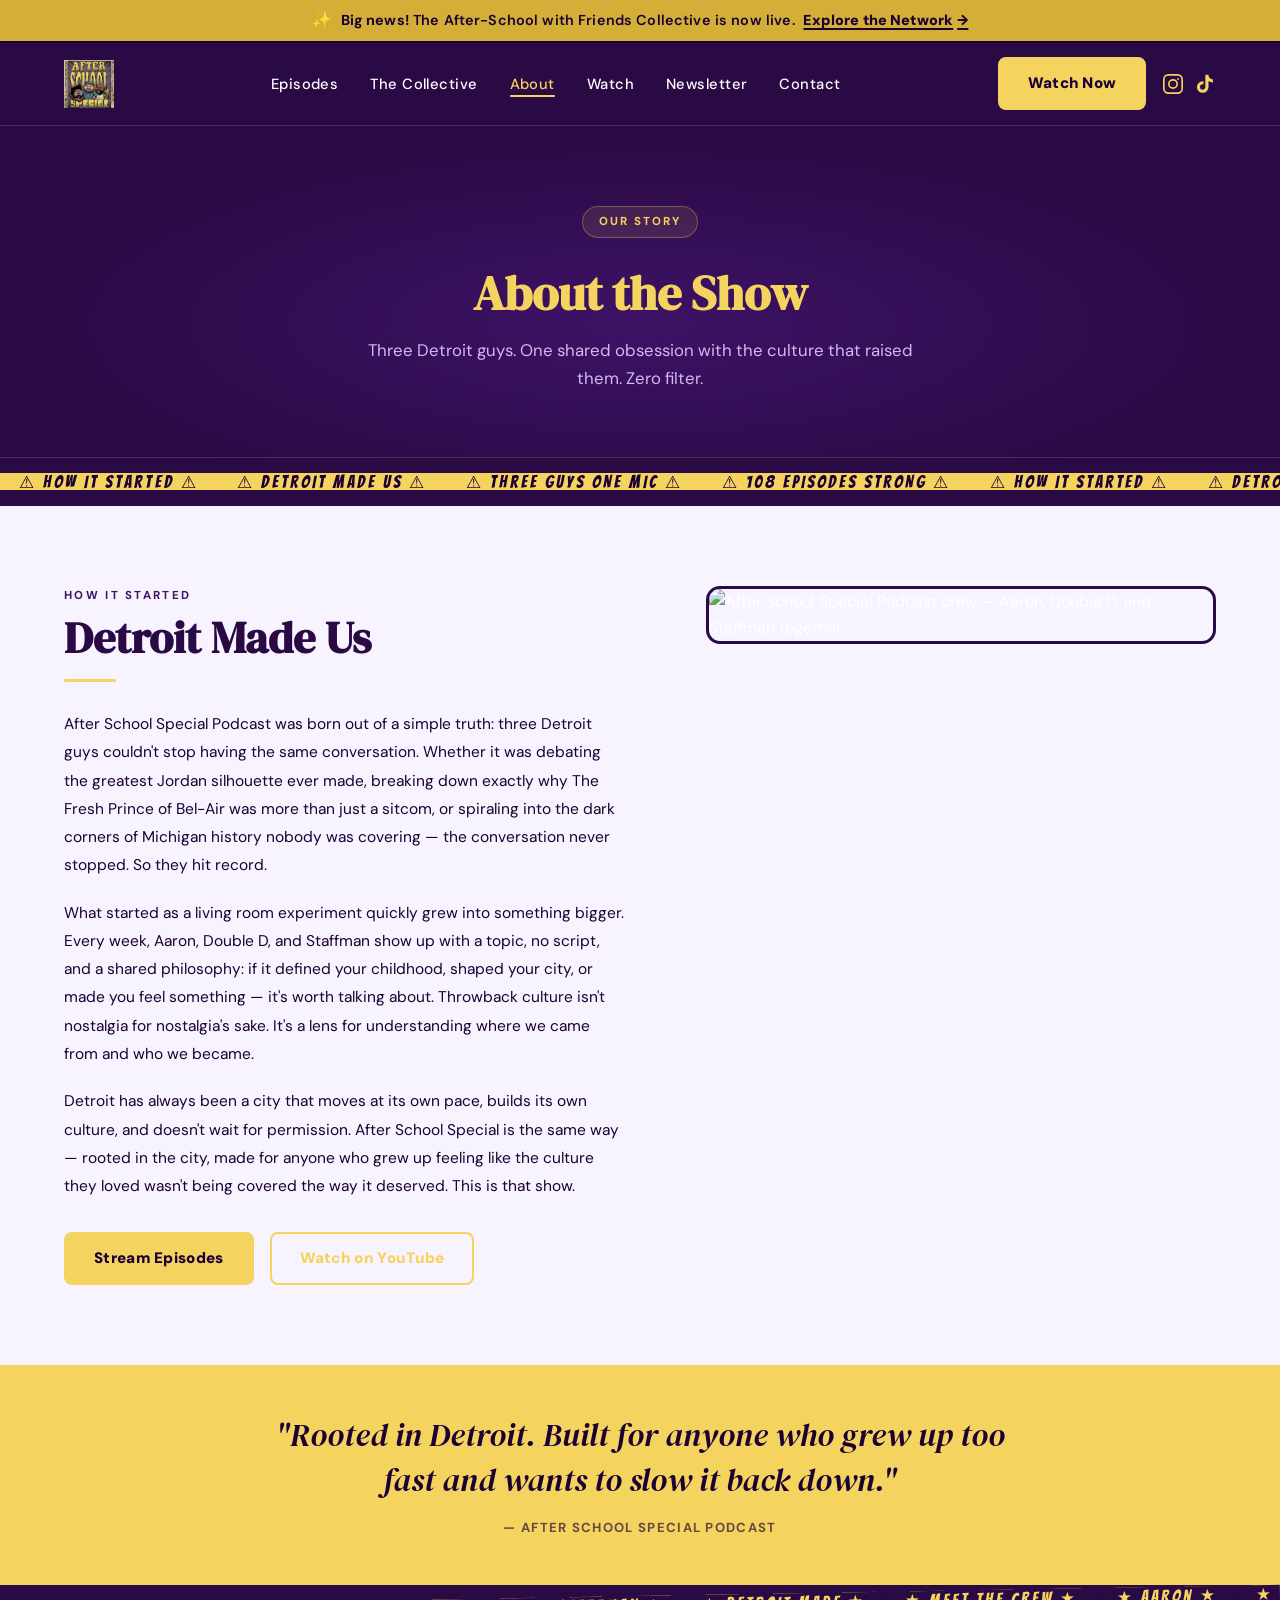
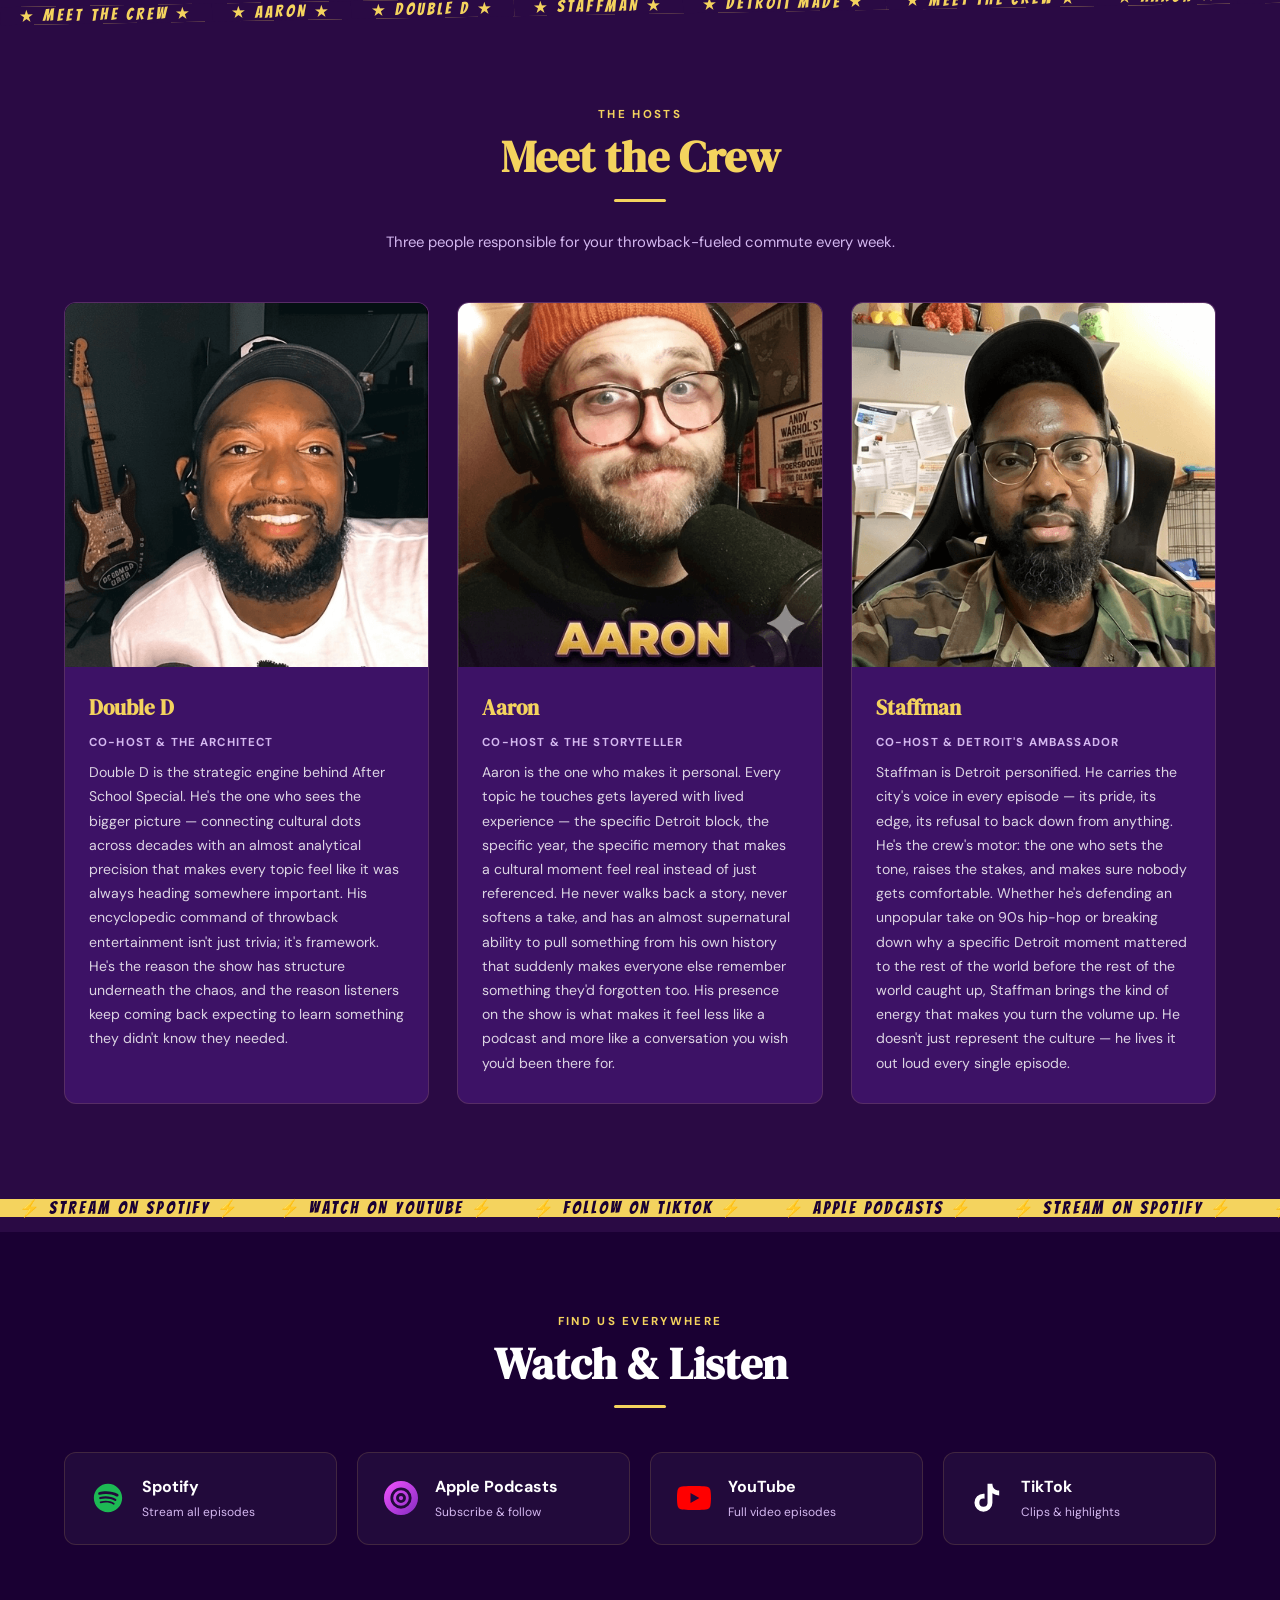
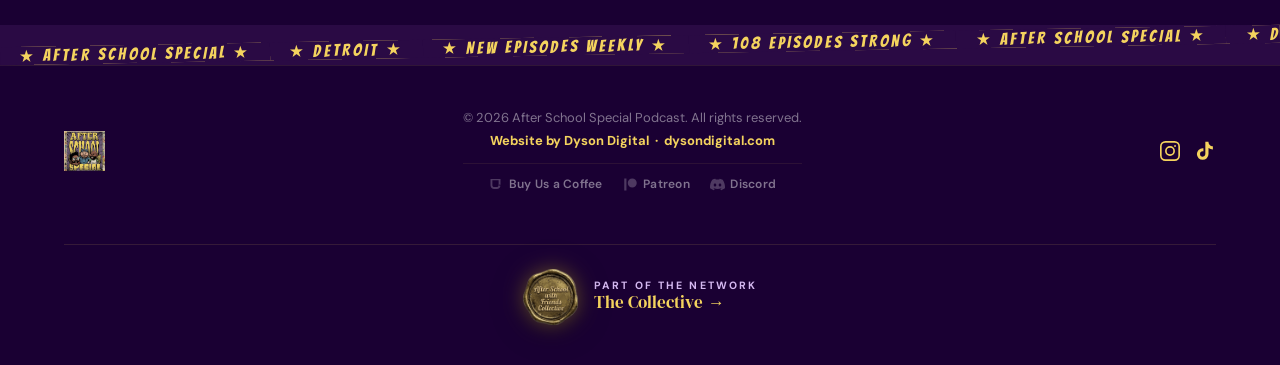
==== commit 89ee8ca3: "Add files via upload" ====
--- a/about.html
+++ b/about.html
@@ -86,6 +86,7 @@
           <li><a href="collective.html">The Collective</a></li>
           <li><a href="about.html" class="active">About</a></li>
           <li><a href="watch.html">Watch</a></li>
+          <li><a href="newsletter.html">Newsletter</a></li>
           <li><a href="contact.html">Contact</a></li>
         </ul>
       </nav>
@@ -123,6 +124,7 @@
     <a href="collective.html" class="mobile-link">The Collective</a>
     <a href="about.html" class="mobile-link">About</a>
     <a href="watch.html" class="mobile-link">Watch</a>
+    <a href="newsletter.html" class="mobile-link">Newsletter</a>
     <a href="contact.html" class="mobile-link">Contact</a>
     <a href="watch.html" class="btn-primary mobile-link">Watch Now</a>
   </nav>
@@ -307,6 +309,20 @@
       <div class="footer-center">
         <p>&copy; 2026 After School Special Podcast. All rights reserved.</p>
         <p class="footer-credit">Website by <a href="https://dysondigital.com" target="_blank" rel="noopener noreferrer">Dyson Digital</a> &nbsp;&middot;&nbsp; dysondigital.com</p>
+        <div class="footer-support-links">
+          <a href="https://buymeacoffee.com/afterschoolspe3" target="_blank" rel="noopener noreferrer" class="footer-support-link" aria-label="Buy us a coffee">
+            <svg width="15" height="15" viewBox="0 0 24 24" fill="currentColor" aria-hidden="true"><path d="M20 3H4v10c0 3.31 2.69 6 6 6h4c3.31 0 6-2.69 6-6V3zM7 13V5h10v8c0 1.66-1.34 3-3 3h-4c-1.66 0-3-1.34-3-3zm12 1h-1v-2h1c.55 0 1 .45 1 1s-.45 1-1 1z"/></svg>
+            Buy Us a Coffee
+          </a>
+          <a href="https://www.patreon.com/cw/AfterSchoolSpecialPodcast" target="_blank" rel="noopener noreferrer" class="footer-support-link" aria-label="Support on Patreon">
+            <svg width="15" height="15" viewBox="0 0 24 24" fill="currentColor" aria-hidden="true"><path d="M14.82 2.41C18.78 2.41 22 5.65 22 9.62c0 3.96-3.22 7.18-7.18 7.18-3.96 0-7.18-3.22-7.18-7.18 0-3.97 3.22-7.21 7.18-7.21zM2 21.6h3.5V2.41H2V21.6z"/></svg>
+            Patreon
+          </a>
+          <a href="https://discord.gg/FqR2VqHaZ" target="_blank" rel="noopener noreferrer" class="footer-support-link" aria-label="Join our Discord">
+            <svg width="15" height="15" viewBox="0 0 24 24" fill="currentColor" aria-hidden="true"><path d="M20.317 4.37a19.791 19.791 0 0 0-4.885-1.515.074.074 0 0 0-.079.037c-.21.375-.444.864-.608 1.25a18.27 18.27 0 0 0-5.487 0 12.64 12.64 0 0 0-.617-1.25.077.077 0 0 0-.079-.037A19.736 19.736 0 0 0 3.677 4.37a.07.07 0 0 0-.032.027C.533 9.046-.32 13.58.099 18.057a.082.082 0 0 0 .031.057 19.9 19.9 0 0 0 5.993 3.03.078.078 0 0 0 .084-.028c.462-.63.874-1.295 1.226-1.994a.076.076 0 0 0-.041-.106 13.107 13.107 0 0 1-1.872-.892.077.077 0 0 1-.008-.128 10.2 10.2 0 0 0 .372-.292.074.074 0 0 1 .077-.01c3.928 1.793 8.18 1.793 12.062 0a.074.074 0 0 1 .078.01c.12.098.246.198.373.292a.077.077 0 0 1-.006.127 12.299 12.299 0 0 1-1.873.892.077.077 0 0 0-.041.107c.36.698.772 1.362 1.225 1.993a.076.076 0 0 0 .084.028 19.839 19.839 0 0 0 6.002-3.03.077.077 0 0 0 .032-.054c.5-5.177-.838-9.674-3.549-13.66a.061.061 0 0 0-.031-.03zM8.02 15.33c-1.183 0-2.157-1.085-2.157-2.419 0-1.333.956-2.419 2.157-2.419 1.21 0 2.176 1.096 2.157 2.42 0 1.333-.956 2.418-2.157 2.418zm7.975 0c-1.183 0-2.157-1.085-2.157-2.419 0-1.333.955-2.419 2.157-2.419 1.21 0 2.176 1.096 2.157 2.42 0 1.333-.946 2.418-2.157 2.418z"/></svg>
+            Discord
+          </a>
+        </div>
       </div>
       <div class="footer-right">
         <a href="https://www.instagram.com/afterschoolspecialpodcast/" target="_blank" rel="noopener noreferrer" aria-label="Instagram">
--- a/style.css
+++ b/style.css
@@ -2625,3 +2625,66 @@
 @media (max-width: 480px) {
   .cross-label { font-size: 0.74rem; }
 }
+
+/* ======================================================
+   ░░ NEWSLETTER NAV — gap reduction at small desktop
+   Prevents 6-item nav from crowding between 768–900px.
+   No existing classes changed — additive @media only.
+   ====================================================== */
+@media (max-width: 900px) and (min-width: 768px) {
+  .nav-links { gap: 1.25rem; }
+  .nav-links a { font-size: 0.85rem; }
+}
+
+/* ======================================================
+   ░░ FOOTER SUPPORT LINKS
+   New classes only — footer-inner, footer-center, footer-credit
+   and all existing footer classes are untouched above.
+   ====================================================== */
+.footer-support-links {
+  display: flex;
+  align-items: center;
+  justify-content: center;
+  flex-wrap: wrap;
+  gap: 0.35rem 1.25rem;
+  margin-top: 0.65rem;
+  padding-top: 0.65rem;
+  border-top: 1px solid rgba(244, 211, 94, 0.08);
+}
+
+.footer-support-link {
+  display: inline-flex;
+  align-items: center;
+  gap: 0.35rem;
+  font-size: 0.75rem;
+  font-weight: 600;
+  color: rgba(255, 255, 255, 0.45);
+  text-decoration: none;
+  letter-spacing: 0.02em;
+  transition: color 0.22s ease, text-shadow 0.22s ease;
+  white-space: nowrap;
+}
+
+.footer-support-link svg {
+  flex-shrink: 0;
+  opacity: 0.5;
+  transition: opacity 0.22s ease;
+}
+
+.footer-support-link:hover {
+  color: var(--accent);
+  text-shadow: 0 0 10px rgba(244, 211, 94, 0.35);
+}
+
+.footer-support-link:hover svg {
+  opacity: 1;
+}
+
+/* Stack on mobile — consistent with existing footer-inner column layout */
+@media (max-width: 600px) {
+  .footer-support-links {
+    flex-direction: column;
+    align-items: center;
+    gap: 0.55rem;
+  }
+}
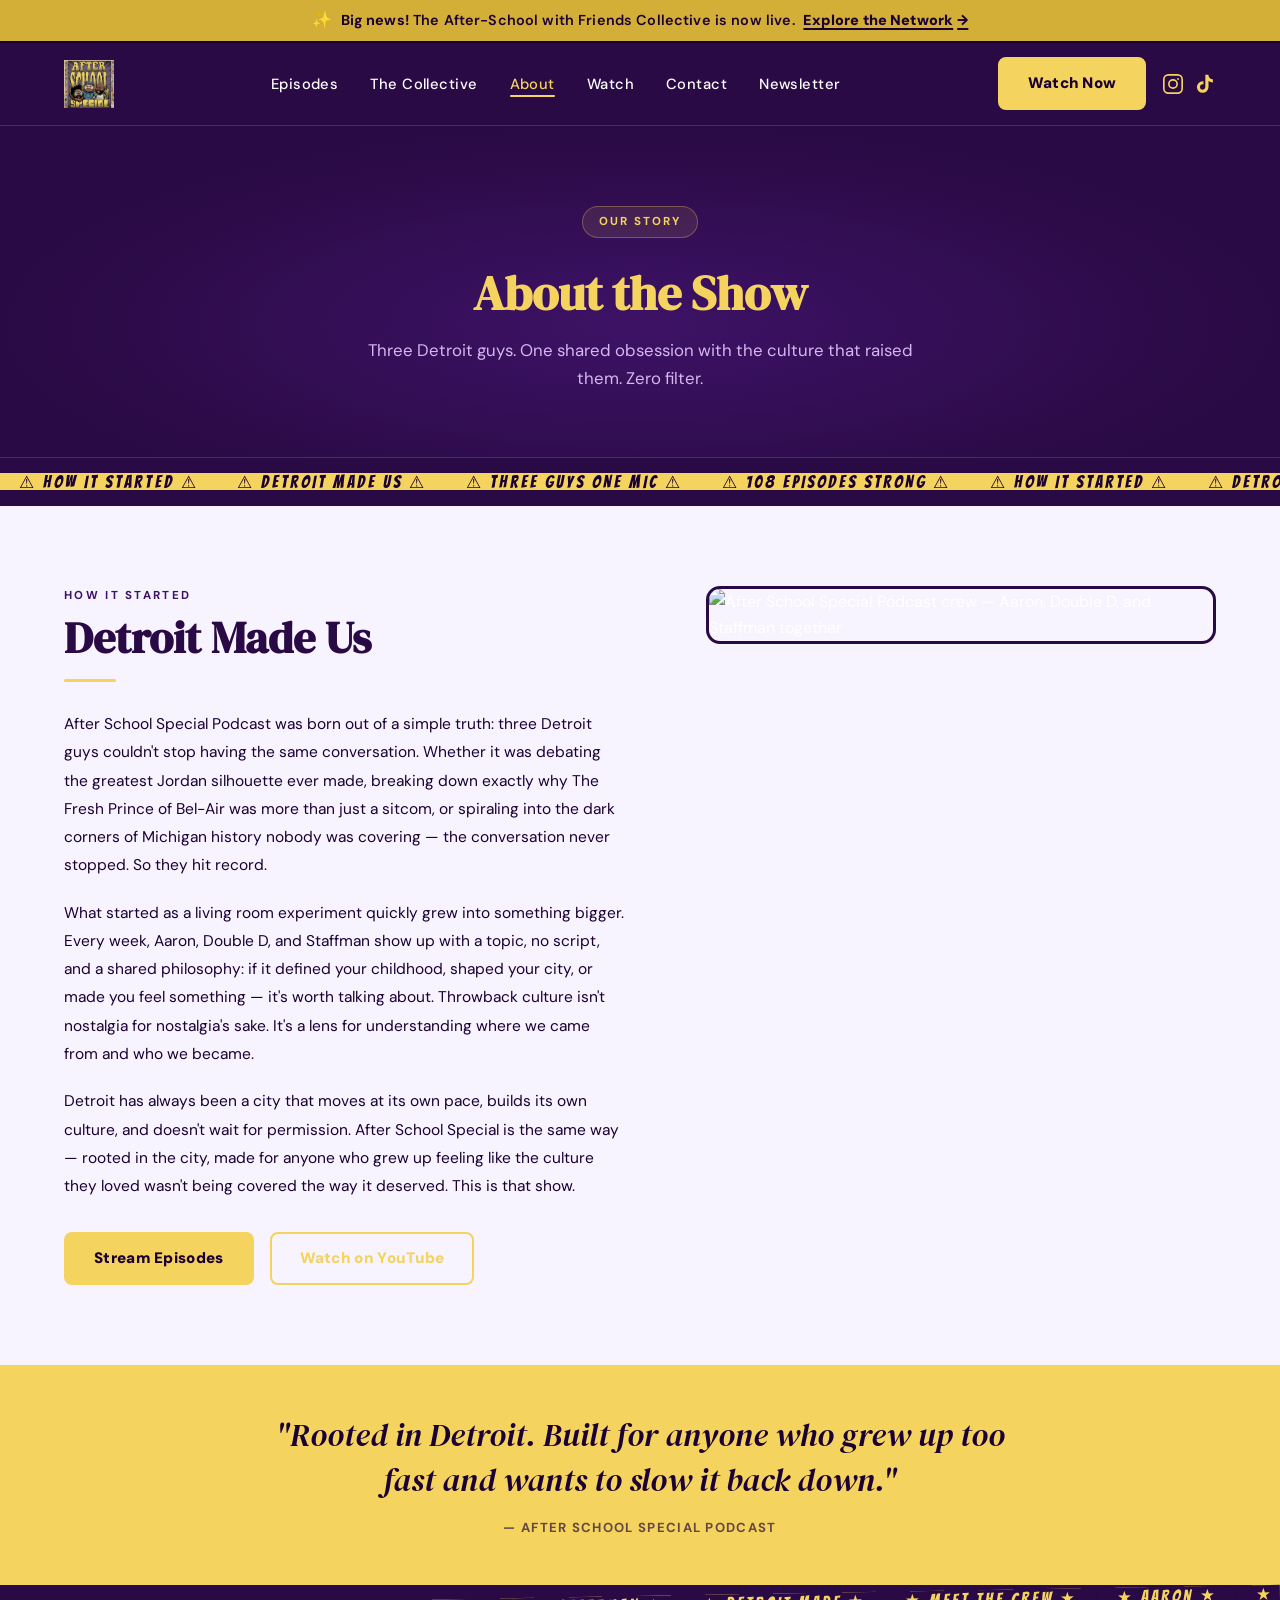
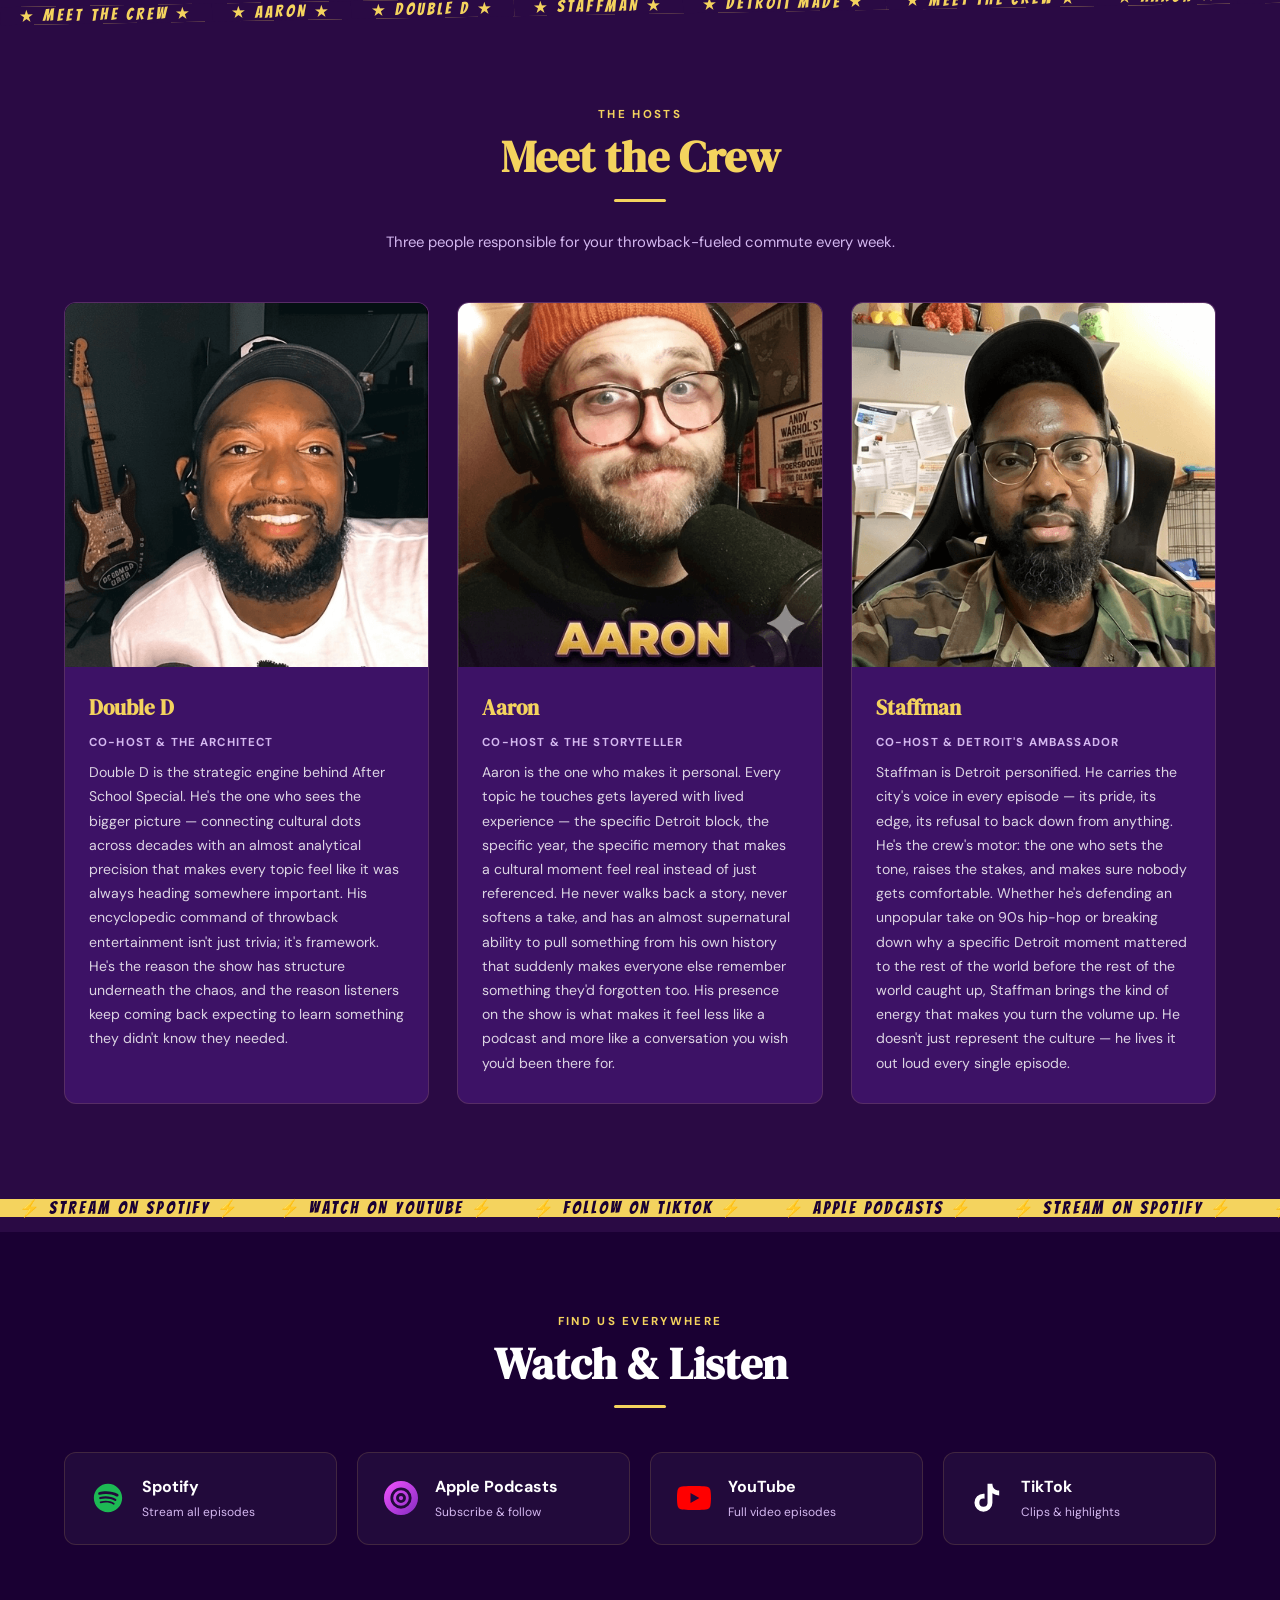
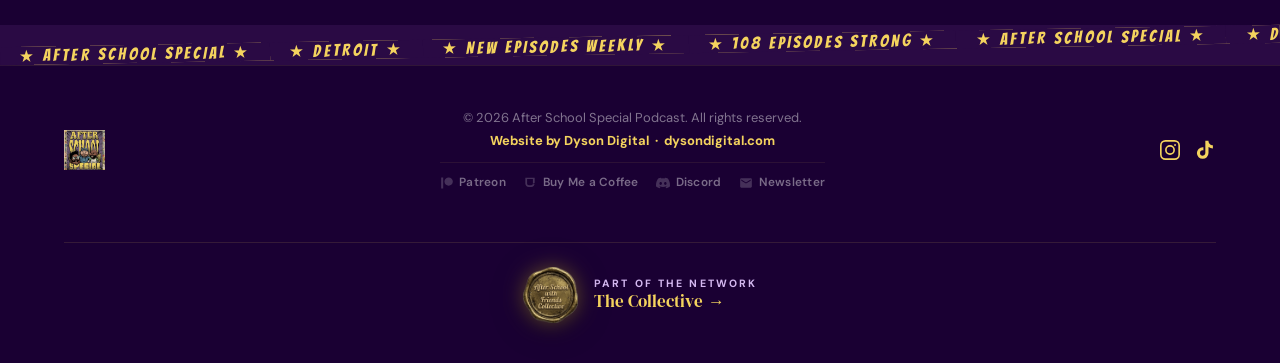
==== commit 0a19ed8b: "Add files via upload" ====
--- a/about.html
+++ b/about.html
@@ -86,8 +86,8 @@
           <li><a href="collective.html">The Collective</a></li>
           <li><a href="about.html" class="active">About</a></li>
           <li><a href="watch.html">Watch</a></li>
+          <li><a href="contact.html">Contact</a></li>
           <li><a href="newsletter.html">Newsletter</a></li>
-          <li><a href="contact.html">Contact</a></li>
         </ul>
       </nav>
       <div class="nav-right">
@@ -124,8 +124,8 @@
     <a href="collective.html" class="mobile-link">The Collective</a>
     <a href="about.html" class="mobile-link">About</a>
     <a href="watch.html" class="mobile-link">Watch</a>
+    <a href="contact.html" class="mobile-link">Contact</a>
     <a href="newsletter.html" class="mobile-link">Newsletter</a>
-    <a href="contact.html" class="mobile-link">Contact</a>
     <a href="watch.html" class="btn-primary mobile-link">Watch Now</a>
   </nav>
 
@@ -310,17 +310,21 @@
         <p>&copy; 2026 After School Special Podcast. All rights reserved.</p>
         <p class="footer-credit">Website by <a href="https://dysondigital.com" target="_blank" rel="noopener noreferrer">Dyson Digital</a> &nbsp;&middot;&nbsp; dysondigital.com</p>
         <div class="footer-support-links">
+          <a href="https://patreon.com/AfterSchoolSpecialPodcast?utm_medium=unknown&utm_source=join_link&utm_campaign=creatorshare_creator&utm_content=copyLink" target="_blank" rel="noopener noreferrer" class="footer-support-link" aria-label="Support on Patreon">
+            <svg width="14" height="14" viewBox="0 0 24 24" fill="currentColor" aria-hidden="true"><path d="M14.82 2.41C18.78 2.41 22 5.65 22 9.62c0 3.96-3.22 7.18-7.18 7.18-3.96 0-7.18-3.22-7.18-7.18 0-3.97 3.22-7.21 7.18-7.21zM2 21.6h3.5V2.41H2V21.6z"/></svg>
+            Patreon
+          </a>
           <a href="https://buymeacoffee.com/afterschoolspe3" target="_blank" rel="noopener noreferrer" class="footer-support-link" aria-label="Buy us a coffee">
-            <svg width="15" height="15" viewBox="0 0 24 24" fill="currentColor" aria-hidden="true"><path d="M20 3H4v10c0 3.31 2.69 6 6 6h4c3.31 0 6-2.69 6-6V3zM7 13V5h10v8c0 1.66-1.34 3-3 3h-4c-1.66 0-3-1.34-3-3zm12 1h-1v-2h1c.55 0 1 .45 1 1s-.45 1-1 1z"/></svg>
-            Buy Us a Coffee
-          </a>
-          <a href="https://www.patreon.com/cw/AfterSchoolSpecialPodcast" target="_blank" rel="noopener noreferrer" class="footer-support-link" aria-label="Support on Patreon">
-            <svg width="15" height="15" viewBox="0 0 24 24" fill="currentColor" aria-hidden="true"><path d="M14.82 2.41C18.78 2.41 22 5.65 22 9.62c0 3.96-3.22 7.18-7.18 7.18-3.96 0-7.18-3.22-7.18-7.18 0-3.97 3.22-7.21 7.18-7.21zM2 21.6h3.5V2.41H2V21.6z"/></svg>
-            Patreon
+            <svg width="14" height="14" viewBox="0 0 24 24" fill="currentColor" aria-hidden="true"><path d="M20 3H4v10c0 3.31 2.69 6 6 6h4c3.31 0 6-2.69 6-6V3zM7 13V5h10v8c0 1.66-1.34 3-3 3h-4c-1.66 0-3-1.34-3-3zm12 1h-1v-2h1c.55 0 1 .45 1 1s-.45 1-1 1z"/></svg>
+            Buy Me a Coffee
           </a>
           <a href="https://discord.gg/FqR2VqHaZ" target="_blank" rel="noopener noreferrer" class="footer-support-link" aria-label="Join our Discord">
-            <svg width="15" height="15" viewBox="0 0 24 24" fill="currentColor" aria-hidden="true"><path d="M20.317 4.37a19.791 19.791 0 0 0-4.885-1.515.074.074 0 0 0-.079.037c-.21.375-.444.864-.608 1.25a18.27 18.27 0 0 0-5.487 0 12.64 12.64 0 0 0-.617-1.25.077.077 0 0 0-.079-.037A19.736 19.736 0 0 0 3.677 4.37a.07.07 0 0 0-.032.027C.533 9.046-.32 13.58.099 18.057a.082.082 0 0 0 .031.057 19.9 19.9 0 0 0 5.993 3.03.078.078 0 0 0 .084-.028c.462-.63.874-1.295 1.226-1.994a.076.076 0 0 0-.041-.106 13.107 13.107 0 0 1-1.872-.892.077.077 0 0 1-.008-.128 10.2 10.2 0 0 0 .372-.292.074.074 0 0 1 .077-.01c3.928 1.793 8.18 1.793 12.062 0a.074.074 0 0 1 .078.01c.12.098.246.198.373.292a.077.077 0 0 1-.006.127 12.299 12.299 0 0 1-1.873.892.077.077 0 0 0-.041.107c.36.698.772 1.362 1.225 1.993a.076.076 0 0 0 .084.028 19.839 19.839 0 0 0 6.002-3.03.077.077 0 0 0 .032-.054c.5-5.177-.838-9.674-3.549-13.66a.061.061 0 0 0-.031-.03zM8.02 15.33c-1.183 0-2.157-1.085-2.157-2.419 0-1.333.956-2.419 2.157-2.419 1.21 0 2.176 1.096 2.157 2.42 0 1.333-.956 2.418-2.157 2.418zm7.975 0c-1.183 0-2.157-1.085-2.157-2.419 0-1.333.955-2.419 2.157-2.419 1.21 0 2.176 1.096 2.157 2.42 0 1.333-.946 2.418-2.157 2.418z"/></svg>
+            <svg width="14" height="14" viewBox="0 0 24 24" fill="currentColor" aria-hidden="true"><path d="M20.317 4.37a19.791 19.791 0 0 0-4.885-1.515.074.074 0 0 0-.079.037c-.21.375-.444.864-.608 1.25a18.27 18.27 0 0 0-5.487 0 12.64 12.64 0 0 0-.617-1.25.077.077 0 0 0-.079-.037A19.736 19.736 0 0 0 3.677 4.37a.07.07 0 0 0-.032.027C.533 9.046-.32 13.58.099 18.057a.082.082 0 0 0 .031.057 19.9 19.9 0 0 0 5.993 3.03.078.078 0 0 0 .084-.028c.462-.63.874-1.295 1.226-1.994a.076.076 0 0 0-.041-.106 13.107 13.107 0 0 1-1.872-.892.077.077 0 0 1-.008-.128 10.2 10.2 0 0 0 .372-.292.074.074 0 0 1 .077-.01c3.928 1.793 8.18 1.793 12.062 0a.074.074 0 0 1 .078.01c.12.098.246.198.373.292a.077.077 0 0 1-.006.127 12.299 12.299 0 0 1-1.873.892.077.077 0 0 0-.041.107c.36.698.772 1.362 1.225 1.993a.076.076 0 0 0 .084.028 19.839 19.839 0 0 0 6.002-3.03.077.077 0 0 0 .032-.054c.5-5.177-.838-9.674-3.549-13.66a.061.061 0 0 0-.031-.03zM8.02 15.33c-1.183 0-2.157-1.085-2.157-2.419 0-1.333.956-2.419 2.157-2.419 1.21 0 2.176 1.096 2.157 2.42 0 1.333-.956 2.418-2.157 2.418zm7.975 0c-1.183 0-2.157-1.085-2.157-2.419 0-1.333.955-2.419 2.157-2.419 1.21 0 2.176 1.096 2.157 2.42 0 1.333-.946 2.418-2.157 2.418z"/></svg>
             Discord
+          </a>
+          <a href="newsletter.html" class="footer-support-link" aria-label="Newsletter">
+            <svg width="14" height="14" viewBox="0 0 24 24" fill="currentColor" aria-hidden="true"><path d="M20 4H4c-1.1 0-2 .9-2 2v12c0 1.1.9 2 2 2h16c1.1 0 2-.9 2-2V6c0-1.1-.9-2-2-2zm0 4l-8 5-8-5V6l8 5 8-5v2z"/></svg>
+            Newsletter
           </a>
         </div>
       </div>
--- a/style.css
+++ b/style.css
@@ -2627,64 +2627,625 @@
 }
 
 /* ======================================================
-   ░░ NEWSLETTER NAV — gap reduction at small desktop
-   Prevents 6-item nav from crowding between 768–900px.
-   No existing classes changed — additive @media only.
-   ====================================================== */
-@media (max-width: 900px) and (min-width: 768px) {
-  .nav-links { gap: 1.25rem; }
-  .nav-links a { font-size: 0.85rem; }
-}
-
-/* ======================================================
-   ░░ FOOTER SUPPORT LINKS
-   New classes only — footer-inner, footer-center, footer-credit
-   and all existing footer classes are untouched above.
-   ====================================================== */
+   ░░ NEWSLETTER PAGE v8 — ALL NEW CLASSES (nl- prefix)
+   Appended to end of file. Zero existing rules touched.
+   ====================================================== */
+
+/* ── Nav gap reduction at small desktop (6 items) ── */
+@media (max-width: 960px) and (min-width: 768px) {
+  .nav-links { gap: 1.2rem; }
+  .nav-links a { font-size: 0.84rem; }
+}
+
+/* ── Footer support links (new classes only) ── */
 .footer-support-links {
   display: flex;
   align-items: center;
   justify-content: center;
   flex-wrap: wrap;
-  gap: 0.35rem 1.25rem;
-  margin-top: 0.65rem;
-  padding-top: 0.65rem;
-  border-top: 1px solid rgba(244, 211, 94, 0.08);
-}
-
+  gap: 0.35rem 1.1rem;
+  margin-top: 0.6rem;
+  padding-top: 0.6rem;
+  border-top: 1px solid rgba(244,211,94,0.08);
+}
 .footer-support-link {
   display: inline-flex;
   align-items: center;
   gap: 0.35rem;
-  font-size: 0.75rem;
+  font-size: 0.74rem;
   font-weight: 600;
-  color: rgba(255, 255, 255, 0.45);
+  color: rgba(255,255,255,0.42);
   text-decoration: none;
   letter-spacing: 0.02em;
   transition: color 0.22s ease, text-shadow 0.22s ease;
   white-space: nowrap;
 }
-
 .footer-support-link svg {
   flex-shrink: 0;
-  opacity: 0.5;
+  opacity: 0.45;
   transition: opacity 0.22s ease;
 }
-
 .footer-support-link:hover {
   color: var(--accent);
-  text-shadow: 0 0 10px rgba(244, 211, 94, 0.35);
-}
-
-.footer-support-link:hover svg {
-  opacity: 1;
-}
-
-/* Stack on mobile — consistent with existing footer-inner column layout */
+  text-shadow: 0 0 10px rgba(244,211,94,0.3);
+}
+.footer-support-link:hover svg { opacity: 1; }
 @media (max-width: 600px) {
-  .footer-support-links {
-    flex-direction: column;
-    align-items: center;
-    gap: 0.55rem;
+  .footer-support-links { flex-direction: column; gap: 0.55rem; }
+}
+
+/* ── Scroll reveal system — refined easing ── */
+.nl-reveal {
+  opacity: 0;
+  transform: translateY(24px);
+  transition:
+    opacity  0.85s cubic-bezier(0.16, 1, 0.3, 1),
+    transform 0.85s cubic-bezier(0.16, 1, 0.3, 1);
+  will-change: opacity, transform;
+}
+.nl-reveal--d1 { transition-delay: 0.12s; }
+.nl-reveal--d2 { transition-delay: 0.26s; }
+.nl-reveal--d3 { transition-delay: 0.40s; }
+.nl-reveal--d4 { transition-delay: 0.54s; }
+.nl-revealed   { opacity: 1; transform: translateY(0); }
+
+@media (prefers-reduced-motion: reduce) {
+  .nl-reveal,
+  .nl-reveal--d1,
+  .nl-reveal--d2,
+  .nl-reveal--d3,
+  .nl-reveal--d4 {
+    opacity: 1; transform: none;
+    transition: none; will-change: auto;
   }
-}
+  .nl-hero-img,
+  .nl-glow-1, .nl-glow-2, .nl-glow-3,
+  .nl-scroll-line { animation: none !important; will-change: auto !important; }
+}
+
+/* ======================================================
+   ░░ NL HERO
+   ====================================================== */
+.nl-hero {
+  position: relative;
+  min-height: 100svh;
+  display: flex;
+  flex-direction: column;
+  align-items: center;
+  justify-content: center;
+  text-align: center;
+  overflow: hidden;
+  padding: 9rem 1.5rem 7rem;
+  background: var(--bg-deeper); /* prevents flash before image loads */
+}
+
+/* Background image — GPU layer, overhangs edges for parallax */
+.nl-hero-img {
+  position: absolute;
+  inset: -10%;
+  background-image: url('images/newsletterbackground.png');
+  background-size: cover;
+  background-position: center 40%;
+  background-repeat: no-repeat;
+  will-change: transform;
+  transform: translate3d(0, 0, 0);
+  z-index: 0;
+  opacity: 0;
+  transition: opacity 0.8s ease;
+}
+.nl-hero-img.nl-img-loaded { opacity: 1; }
+
+/* Layers on top of background */
+.nl-hero-overlay {
+  position: absolute; inset: 0;
+  background: rgba(8, 0, 20, 0.62);
+  z-index: 1;
+}
+.nl-hero-grad {
+  position: absolute; inset: 0;
+  background: linear-gradient(
+    to bottom,
+    rgba(20,0,42,0.0) 0%,
+    rgba(20,0,42,0.0) 35%,
+    rgba(20,0,42,0.7) 72%,
+    var(--bg-dark) 100%
+  );
+  z-index: 2;
+}
+
+/* Animated atmospheric glows */
+.nl-glow-1, .nl-glow-2, .nl-glow-3 {
+  position: absolute;
+  border-radius: 50%;
+  filter: blur(90px);
+  will-change: opacity, transform;
+  pointer-events: none;
+  z-index: 3;
+}
+.nl-glow-1 {
+  width: 620px; height: 620px;
+  top: -140px; left: -180px;
+  background: radial-gradient(circle, rgba(244,211,94,0.14) 0%, transparent 70%);
+  animation: nl-glow-pulse 7s ease-in-out infinite;
+}
+.nl-glow-2 {
+  width: 520px; height: 520px;
+  bottom: -80px; right: -120px;
+  background: radial-gradient(circle, rgba(61,18,102,0.5) 0%, transparent 70%);
+  animation: nl-glow-pulse 8.5s ease-in-out infinite 2.5s;
+}
+.nl-glow-3 {
+  width: 400px; height: 400px;
+  top: 40%; left: 50%;
+  transform: translate(-50%, -50%);
+  background: radial-gradient(circle, rgba(244,211,94,0.06) 0%, transparent 70%);
+  animation: nl-glow-center 9s ease-in-out infinite 4.5s;
+}
+@keyframes nl-glow-pulse {
+  0%,100% { opacity:0.45; transform:scale(1); }
+  50%      { opacity:1;    transform:scale(1.1); }
+}
+@keyframes nl-glow-center {
+  0%,100% { opacity:0.4;  transform:translate(-50%,-50%) scale(1); }
+  50%      { opacity:0.85; transform:translate(-50%,-50%) scale(1.12); }
+}
+
+/* Hero content */
+.nl-hero-content {
+  position: relative;
+  z-index: 10;
+  max-width: 860px;
+  width: 100%;
+  margin: 0 auto;
+}
+.nl-hero-eyebrow {
+  display: inline-block;
+  font-family: var(--font-stamp);
+  font-size: clamp(0.85rem, 1.5vw, 1rem);
+  letter-spacing: 0.28em;
+  text-transform: uppercase;
+  color: var(--accent);
+  margin-bottom: 1.4rem;
+}
+.nl-hero-title {
+  font-family: var(--font-display);
+  font-size: clamp(3.8rem, 12vw, 9rem);
+  line-height: 0.92;
+  color: var(--text-white);
+  letter-spacing: -0.02em;
+  margin-bottom: 1.5rem;
+  text-shadow: 0 4px 40px rgba(0,0,0,0.5);
+}
+.nl-hero-sub {
+  font-size: clamp(1.05rem, 1.8vw, 1.22rem);
+  color: rgba(255,255,255,0.78);
+  max-width: 600px;
+  margin: 0 auto 0.75rem;
+  line-height: 1.6;
+  font-weight: 500;
+  letter-spacing: -0.005em;
+}
+.nl-hero-body {
+  font-size: clamp(0.92rem, 1.5vw, 1.06rem);
+  color: var(--text-muted);
+  max-width: 560px;
+  margin: 0 auto 3rem;
+  line-height: 1.82;
+}
+.nl-hero-ctas {
+  display: flex;
+  align-items: center;
+  justify-content: center;
+  gap: 1rem;
+  flex-wrap: wrap;
+}
+
+/* Scroll cue */
+.nl-scroll-hint {
+  position: absolute;
+  bottom: 2rem; left: 50%;
+  transform: translateX(-50%);
+  z-index: 10;
+  display: flex;
+  flex-direction: column;
+  align-items: center;
+  gap: 0.4rem;
+  color: rgba(255,255,255,0.28);
+  font-size: 0.6rem;
+  letter-spacing: 0.16em;
+  text-transform: uppercase;
+  font-weight: 600;
+  pointer-events: none;
+}
+.nl-scroll-line {
+  width: 1px; height: 44px;
+  background: linear-gradient(to bottom, transparent, rgba(244,211,94,0.5));
+  animation: nl-scroll-drop 2.4s ease-in-out infinite;
+}
+@keyframes nl-scroll-drop {
+  0%   { opacity:0; transform:scaleY(0); transform-origin:top; }
+  50%  { opacity:1; transform:scaleY(1); }
+  100% { opacity:0; transform:scaleY(1); transform-origin:bottom; }
+}
+
+/* CTA button variants — refined premium interaction */
+.nl-btn {
+  display: inline-flex;
+  align-items: center;
+  gap: 0.55rem;
+  background: var(--accent);
+  color: var(--text-dark);
+  font-family: var(--font-body);
+  font-weight: 900;
+  font-size: clamp(0.92rem, 1.6vw, 1.05rem);
+  padding: 0.95rem 2.1rem;
+  border-radius: 8px;
+  text-decoration: none;
+  border: 2px solid var(--accent);
+  transition:
+    background 0.28s cubic-bezier(0.16,1,0.3,1),
+    border-color 0.28s cubic-bezier(0.16,1,0.3,1),
+    transform 0.28s cubic-bezier(0.16,1,0.3,1),
+    box-shadow 0.28s cubic-bezier(0.16,1,0.3,1);
+  white-space: nowrap;
+  cursor: pointer;
+}
+.nl-btn:hover {
+  background: var(--accent-hover);
+  border-color: var(--accent-hover);
+  transform: translateY(-3px) scale(1.02);
+  box-shadow: 0 14px 40px rgba(244,211,94,0.32),
+              0 0 0 1px rgba(244,211,94,0.2);
+}
+.nl-btn:active { transform: translateY(-1px) scale(1.00); }
+.nl-btn--outline {
+  background: transparent;
+  color: var(--accent);
+}
+.nl-btn--outline:hover {
+  background: var(--accent);
+  color: var(--text-dark);
+}
+
+@media (max-width: 480px) {
+  .nl-hero { padding: 7rem 1rem 5rem; }
+  .nl-hero-title { font-size: clamp(3rem, 18vw, 5rem); }
+  .nl-hero-ctas { flex-direction: column; }
+}
+
+/* ======================================================
+   ░░ NL BEEHIIV EMBED SECTION
+   ====================================================== */
+.nl-embed-section {
+  background: var(--bg-dark);
+  padding: var(--section-pad) 0;
+}
+.nl-embed-section .section-heading { color: var(--text-white); }
+
+.nl-embed-card {
+  max-width: 720px;
+  margin: 2.75rem auto 0;
+  background: rgba(255,255,255,0.04);
+  border: 1px solid rgba(244,211,94,0.2);
+  border-radius: 24px;
+  padding: 3rem 2.5rem;
+  backdrop-filter: blur(20px);
+  -webkit-backdrop-filter: blur(20px);
+  box-shadow:
+    0 8px 40px rgba(0,0,0,0.45),
+    0 1px 0 rgba(255,255,255,0.07) inset,
+    0 0 0 1px rgba(244,211,94,0.06) inset;
+  transition:
+    transform 0.38s cubic-bezier(0.16,1,0.3,1),
+    box-shadow 0.38s cubic-bezier(0.16,1,0.3,1);
+  scroll-margin-top: 80px;
+}
+.nl-embed-card:hover {
+  transform: translateY(-4px);
+  box-shadow:
+    0 20px 60px rgba(0,0,0,0.55),
+    0 1px 0 rgba(255,255,255,0.09) inset;
+}
+.nl-embed-label {
+  font-size: 0.72rem;
+  font-weight: 700;
+  letter-spacing: 0.2em;
+  text-transform: uppercase;
+  color: var(--accent);
+  margin-bottom: 0.65rem;
+  display: block;
+}
+.nl-embed-headline {
+  font-family: var(--font-display);
+  font-size: clamp(1.5rem, 3.2vw, 2.1rem);
+  color: var(--text-white);
+  line-height: 1.2;
+  margin-bottom: 0.85rem;
+  letter-spacing: -0.01em;
+}
+.nl-embed-sub {
+  font-size: 0.92rem;
+  color: var(--text-muted);
+  line-height: 1.78;
+  margin-bottom: 1.75rem;
+}
+/* Script-driven Beehiiv form wrapper — replaces old iframe approach */
+.nl-embed-form-wrap {
+  width: 100%;
+  min-height: 80px;
+  margin-top: 0.25rem;
+  border-radius: var(--radius);
+  overflow: visible; /* allow Beehiiv script to size itself */
+}
+
+/* Beehiiv loader injects its own element — let it breathe */
+.nl-embed-form-wrap > * {
+  width: 100% !important;
+  max-width: 100% !important;
+}
+.nl-embed-fallback-btn {
+  display: block;
+  text-align: center;
+  margin-top: 1.5rem;
+  padding-top: 1.25rem;
+  border-top: 1px solid rgba(244,211,94,0.08);
+  font-size: 0.82rem;
+  color: var(--text-muted);
+}
+.nl-embed-fallback-btn a {
+  color: var(--accent);
+  font-weight: 700;
+  text-decoration: underline;
+  text-underline-offset: 3px;
+}
+
+@media (max-width: 600px) {
+  .nl-embed-card { padding: 2rem 1.25rem; border-radius: 18px; }
+}
+
+/* ======================================================
+   ░░ NL LATEST ISSUE — RSS-driven
+   ====================================================== */
+.nl-latest-section {
+  background: var(--bg-deeper);
+  padding: var(--section-pad) 0;
+}
+.nl-latest-section .section-heading { color: var(--accent); }
+
+.nl-latest-card {
+  max-width: 820px;
+  margin: 2.5rem auto 0;
+  background: rgba(255,255,255,0.04);
+  border: 1px solid rgba(244,211,94,0.18);
+  border-radius: 20px;
+  overflow: hidden;
+  backdrop-filter: blur(12px);
+  -webkit-backdrop-filter: blur(12px);
+  box-shadow:
+    0 24px 64px rgba(0,0,0,0.5),
+    inset 0 1px 0 rgba(255,255,255,0.06);
+  transition: transform 0.3s ease, box-shadow 0.3s ease;
+}
+.nl-latest-card:hover {
+  transform: translateY(-4px);
+  box-shadow: 0 32px 80px rgba(0,0,0,0.55);
+}
+.nl-latest-img {
+  width: 100%;
+  max-height: 320px;
+  object-fit: cover;
+  display: block;
+}
+.nl-latest-body {
+  padding: 2rem 2.25rem 2.25rem;
+}
+.nl-latest-date {
+  font-size: 0.72rem;
+  font-weight: 700;
+  letter-spacing: 0.16em;
+  text-transform: uppercase;
+  color: var(--text-muted);
+  margin-bottom: 0.65rem;
+  display: block;
+}
+.nl-latest-title {
+  font-family: var(--font-display);
+  font-size: clamp(1.4rem, 3vw, 2.1rem);
+  color: var(--text-white);
+  line-height: 1.25;
+  margin-bottom: 1rem;
+}
+.nl-latest-excerpt {
+  font-size: 0.95rem;
+  color: var(--text-muted);
+  line-height: 1.78;
+  margin-bottom: 1.75rem;
+}
+.nl-latest-loading {
+  text-align: center;
+  color: var(--text-muted);
+  font-size: 0.9rem;
+  padding: 3rem 0;
+}
+.nl-latest-error {
+  text-align: center;
+  padding: 2.5rem;
+}
+.nl-latest-error p {
+  color: var(--text-muted);
+  font-size: 0.9rem;
+  margin-bottom: 1.25rem;
+}
+
+@media (max-width: 600px) {
+  .nl-latest-body { padding: 1.5rem 1.25rem 1.75rem; }
+}
+
+/* ======================================================
+   ░░ NL ARCHIVE — RSS-driven grid
+   ====================================================== */
+.nl-archive-section {
+  background: var(--bg-dark);
+  padding: var(--section-pad) 0;
+}
+.nl-archive-section .section-heading { color: var(--text-white); }
+
+.nl-archive-grid {
+  display: grid;
+  grid-template-columns: repeat(auto-fill, minmax(300px, 1fr));
+  gap: 1.5rem;
+  margin-top: 2.75rem;
+}
+.nl-archive-card {
+  background: rgba(255,255,255,0.03);
+  border: 1px solid var(--border-card);
+  border-radius: var(--radius);
+  padding: 1.75rem 1.75rem 2rem;
+  display: flex;
+  flex-direction: column;
+  gap: 0.65rem;
+  transition: transform 0.22s ease, border-color 0.22s ease,
+              box-shadow 0.22s ease;
+}
+.nl-archive-card:hover {
+  transform: translateY(-4px);
+  border-color: rgba(244,211,94,0.28);
+  box-shadow: 0 16px 40px rgba(0,0,0,0.38);
+}
+.nl-archive-date {
+  font-size: 0.68rem;
+  font-weight: 700;
+  letter-spacing: 0.16em;
+  text-transform: uppercase;
+  color: var(--text-muted);
+  opacity: 0.7;
+}
+.nl-archive-title {
+  font-family: var(--font-display);
+  font-size: 1.05rem;
+  color: var(--accent);
+  line-height: 1.35;
+}
+.nl-archive-excerpt {
+  font-size: 0.84rem;
+  color: var(--text-muted);
+  line-height: 1.68;
+  flex: 1;
+  overflow: hidden;
+  display: -webkit-box;
+  -webkit-line-clamp: 3;
+  -webkit-box-orient: vertical;
+}
+.nl-archive-link {
+  display: inline-flex;
+  align-items: center;
+  gap: 0.35rem;
+  font-size: 0.82rem;
+  font-weight: 700;
+  color: var(--accent);
+  text-decoration: none;
+  margin-top: 0.25rem;
+  transition: gap 0.22s ease;
+}
+.nl-archive-link:hover { gap: 0.55rem; }
+.nl-archive-loading {
+  text-align: center;
+  color: var(--text-muted);
+  font-size: 0.9rem;
+  padding: 2rem 0;
+  grid-column: 1 / -1;
+}
+
+@media (max-width: 480px) {
+  .nl-archive-grid { grid-template-columns: 1fr; }
+}
+
+/* ======================================================
+   ░░ NL SUPPORT SECTION
+   ====================================================== */
+.nl-support-section {
+  background: var(--bg-deeper);
+  padding: var(--section-pad) 0;
+}
+.nl-support-section .section-heading { color: var(--text-white); text-align: center; }
+.nl-support-section .section-label   { text-align: center; }
+.nl-support-sub {
+  text-align: center;
+  color: var(--text-muted);
+  font-size: clamp(0.92rem, 1.5vw, 1.05rem);
+  max-width: 540px;
+  margin: 0.5rem auto 3rem;
+  line-height: 1.72;
+}
+
+.nl-support-grid {
+  display: grid;
+  grid-template-columns: repeat(auto-fit, minmax(240px, 1fr));
+  gap: 1.5rem;
+  max-width: 860px;
+  margin: 0 auto;
+}
+
+.nl-support-card {
+  background: rgba(255,255,255,0.04);
+  border: 1px solid rgba(244,211,94,0.14);
+  border-radius: 16px;
+  padding: 2.25rem 1.75rem;
+  display: flex;
+  flex-direction: column;
+  align-items: center;
+  text-align: center;
+  gap: 0.85rem;
+  text-decoration: none;
+  backdrop-filter: blur(8px);
+  -webkit-backdrop-filter: blur(8px);
+  transition: transform 0.25s ease, border-color 0.25s ease,
+              box-shadow 0.25s ease, background 0.25s ease;
+}
+.nl-support-card:hover {
+  transform: translateY(-5px);
+  border-color: rgba(244,211,94,0.35);
+  background: rgba(244,211,94,0.06);
+  box-shadow: 0 16px 48px rgba(0,0,0,0.4),
+              0 0 0 1px rgba(244,211,94,0.15);
+}
+.nl-support-icon {
+  width: 52px; height: 52px;
+  border-radius: 12px;
+  display: flex;
+  align-items: center;
+  justify-content: center;
+  font-size: 1.6rem;
+  background: rgba(244,211,94,0.08);
+  border: 1px solid rgba(244,211,94,0.15);
+  transition: background 0.25s ease, transform 0.25s ease;
+}
+.nl-support-card:hover .nl-support-icon {
+  background: rgba(244,211,94,0.14);
+  transform: scale(1.08);
+}
+.nl-support-name {
+  font-family: var(--font-display);
+  font-size: 1.1rem;
+  color: var(--text-white);
+  line-height: 1.2;
+}
+.nl-support-desc {
+  font-size: 0.82rem;
+  color: var(--text-muted);
+  line-height: 1.6;
+}
+.nl-support-action {
+  display: inline-flex;
+  align-items: center;
+  gap: 0.35rem;
+  font-size: 0.8rem;
+  font-weight: 700;
+  color: var(--accent);
+  margin-top: 0.25rem;
+}
+
+@media (max-width: 480px) {
+  .nl-support-grid { grid-template-columns: 1fr; max-width: 380px; }
+}
+.nl-archive-accent-link { color: var(--accent); }
